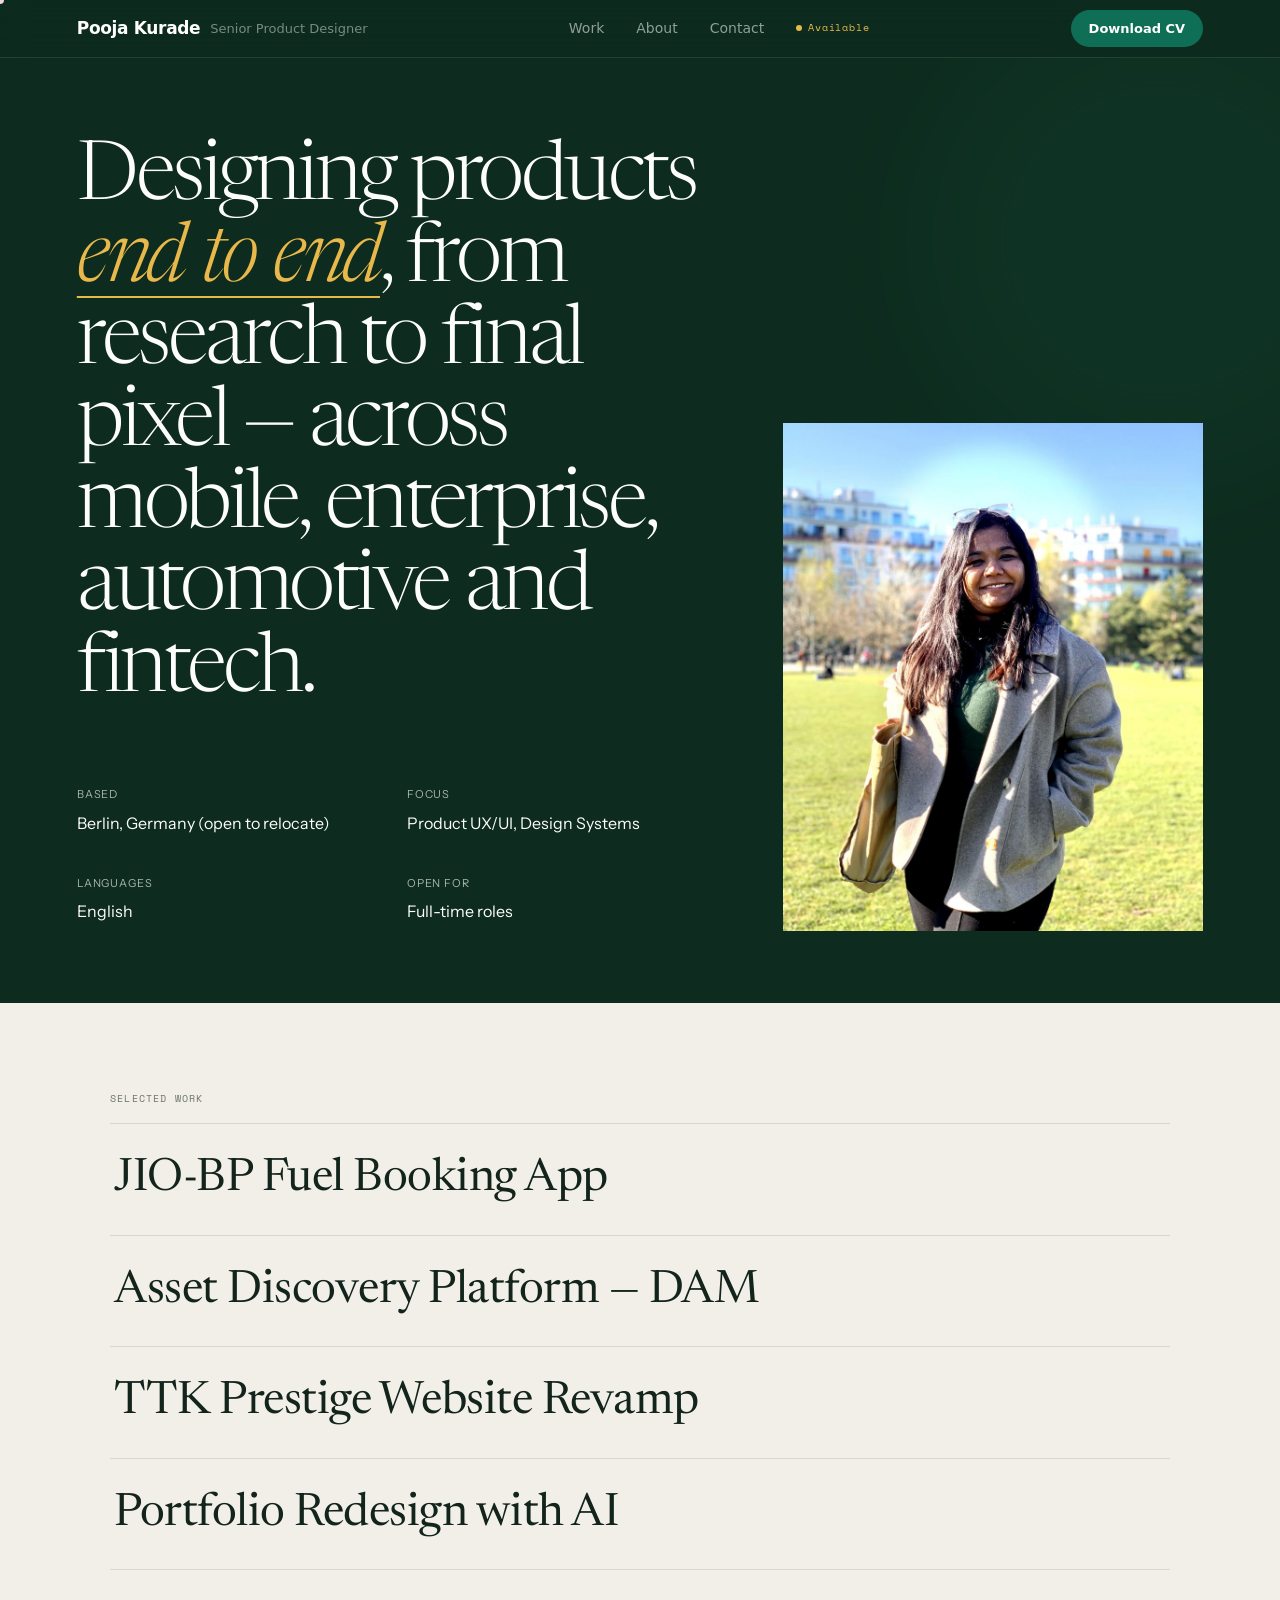
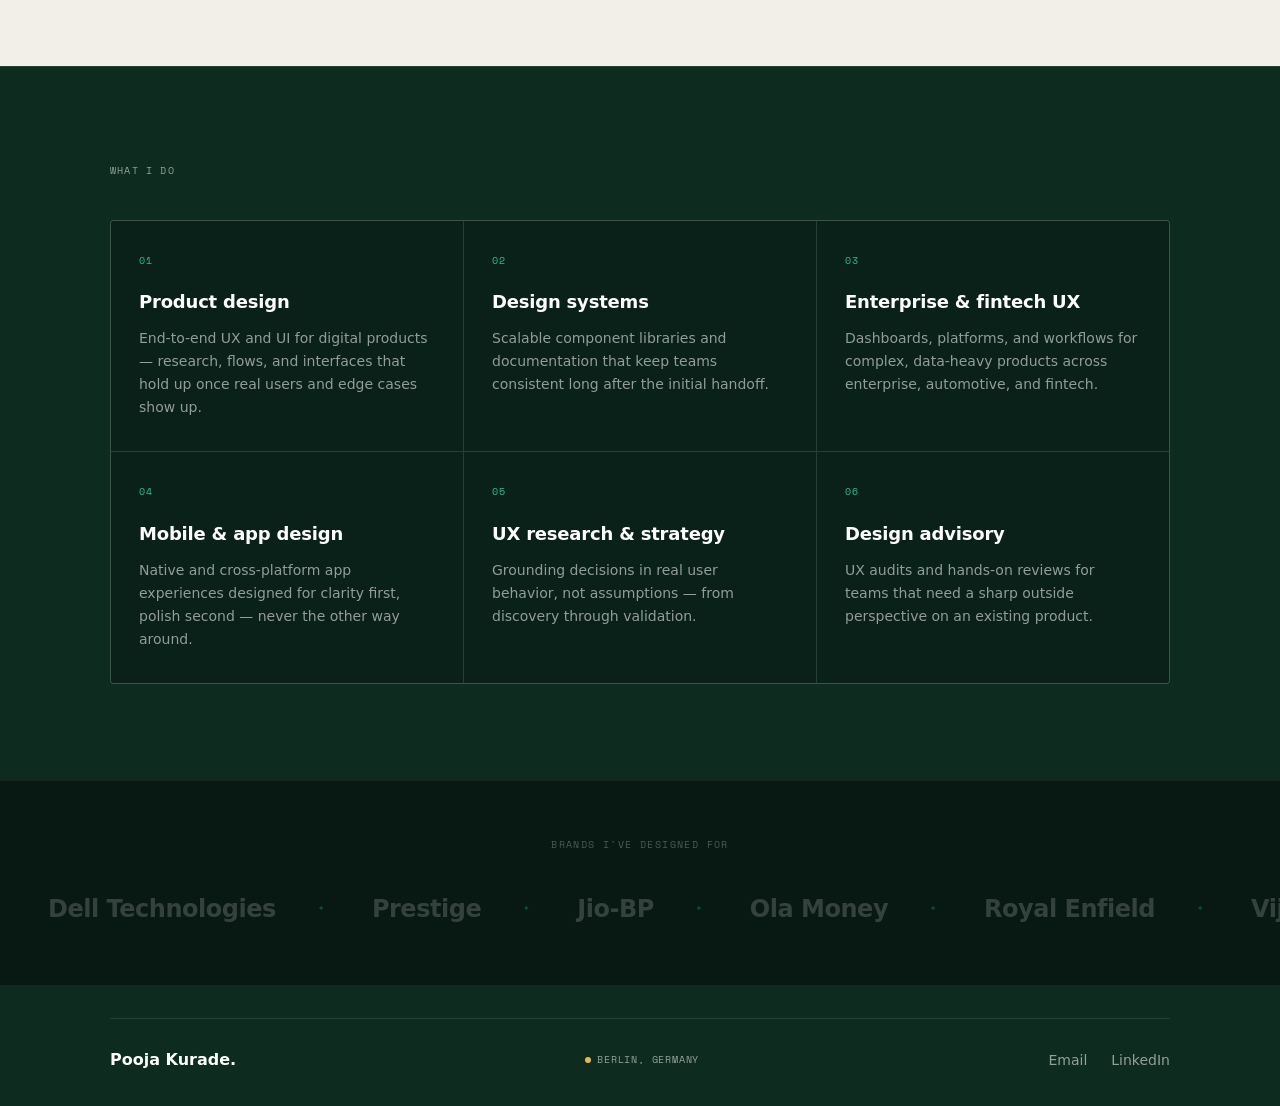
==== index.html @ 362f10af "Add favicon, fix nav color, overlay back link, compress images" ====
<!DOCTYPE html>
<html lang="en">
<head>
<meta charset="UTF-8">
<meta name="viewport" content="width=device-width, initial-scale=1.0">
<title>Pooja Kurade — Senior Product Designer, Berlin</title>
<meta name="description" content="Senior Product Designer based in Berlin with 8 years of experience across mobile, enterprise, automotive and fintech. Immediate joiner.">
<link rel="icon" type="image/png" sizes="32x32" href="images/favicon-32.png">
<link rel="icon" type="image/png" sizes="16x16" href="images/favicon-16.png">
<link rel="apple-touch-icon" sizes="180x180" href="images/favicon-180.png">
<link rel="icon" href="images/favicon.ico">
<link href="https://api.fontshare.com/v2/css?f[]=general-sans@400,500,600,700&display=swap" rel="stylesheet">
<link rel="preconnect" href="https://fonts.googleapis.com">
<link rel="preconnect" href="https://fonts.gstatic.com" crossorigin>
<link href="https://fonts.googleapis.com/css2?family=Space+Mono&display=swap" rel="stylesheet">
<link href="https://fonts.googleapis.com/css2?family=Fraunces:ital,opsz,wght@0,9..144,300;0,9..144,500;1,9..144,400&display=swap" rel="stylesheet">
<link href="https://fonts.googleapis.com/css2?family=Newsreader:ital,wght@0,300;1,300&family=Instrument+Sans:wght@400;500&display=swap" rel="stylesheet">
<style>

/* ── TOKENS ── */
:root {
  --dark:     #081812;
  --bg:       #0D2B1E;
  --bg-alt:   #0A2119;
  --bg-raise: #123528;
  --mid:      rgba(253,253,253,.56);
  --mid-dim:  rgba(253,253,253,.38);
  --light:    #0A2119;
  --cream:    #0D2B1E;
  --white:    #FDFDFD;
  --teal:     #2FBE8E;
  --teal-l:   rgba(47,190,142,.14);
  --yellow:   #E8B84B;
  --yellow-l: rgba(232,184,75,.14);
  --border:   rgba(255,255,255,.10);
  --paper:    #F2EFE8;
  --paper-alt:#EAE5D9;
  --ink:      #12241C;
  --ink-mid:  rgba(18,36,28,.6);
  --border-l: rgba(18,36,28,.12);
  --ff:  'Source Sans 3', 'Source Sans Pro', system-ui, sans-serif;
  --ff-m: 'Space Mono', monospace;
  --pad:  clamp(24px, 6vw, 96px);
  --max-w: 1060px;
  --ease: cubic-bezier(0.4,0,0.2,1);
}

/* ── RESET ── */
*,*::before,*::after { box-sizing: border-box; margin: 0; padding: 0 }
html { scroll-behavior: smooth }
body {
  font-family: var(--ff);
  font-size: 16px; line-height: 1.65;
  color: var(--mid); background: var(--bg);
  cursor: none; overflow-x: hidden;
}
a { color: inherit; text-decoration: none }
img { display: block; max-width: 100% }

/* ── CURSOR ── */
#cur {
  width: 8px; height: 8px; background: #fff;
  mix-blend-mode: difference;
  border-radius: 50%; position: fixed; top: 0; left: 0;
  pointer-events: none; z-index: 9999;
  transform: translate(-50%,-50%);
  transition: width .2s var(--ease), height .2s var(--ease);
  will-change: left, top;
}
#cur.big { width: 32px; height: 32px; background: transparent; border: 1.5px solid var(--teal) }
@media(hover:none) { #cur { display: none } body { cursor: auto } }

/* ── NAV ── */
#nav {
  position: fixed; top: 0; left: 0; right: 0; z-index: 200;
  height: 58px; display: flex; align-items: center; justify-content: space-between;
  padding: 0 var(--pad);
  background: rgba(13,43,30,.92);
  backdrop-filter: blur(14px); -webkit-backdrop-filter: blur(14px);
  border-bottom: 1px solid var(--border);
}
.nav-logo { font-size: 17px; font-weight: 700; color: #fff; letter-spacing: -.02em; display: flex; align-items: center; gap: 10px }
.nav-role { font-size: 13px; font-weight: 400; color: rgba(255,255,255,.45); letter-spacing: 0 }
@media (max-width: 640px) { .nav-role { display: none } }
.nav-links { display: flex; list-style: none; gap: 32px; align-items: center }
.nav-links a { font-size: 14px; font-weight: 500; color: rgba(255,255,255,.55); transition: color .2s }
.nav-links a:hover { color: #fff }
.nav-cv {
  display: inline-flex; align-items: center; gap: 6px;
  font-family: var(--ff); font-size: 13px; font-weight: 600;
  color: #fff; background: #0F6E56;
  padding: 8px 18px; border-radius: 999px;
  transition: background .2s, transform .15s;
  white-space: nowrap;
}
.nav-cv:hover { background: #0F6E56; transform: translateY(-1px) }
.nav-avail {
  font-family: var(--ff-m); font-size: 10px; letter-spacing: .08em;
  color: var(--yellow); display: flex; align-items: center; gap: 6px;
}
.nav-dot {
  width: 6px; height: 6px; border-radius: 50%; background: var(--yellow);
  display: inline-block; animation: pulse 2.5s ease infinite; flex-shrink: 0;
}
@keyframes pulse { 0%,100%{opacity:1} 50%{opacity:.3} }
.hamburger {
  display: none; flex-direction: column; gap: 5px;
  background: none; border: none; cursor: none; padding: 4px;
}
.hamburger span { display: block; width: 20px; height: 1.5px; background: rgba(255,255,255,.7); border-radius: 2px }
#mob {
  display: none; position: fixed; inset: 0; z-index: 190;
  background: var(--cream); flex-direction: column;
  align-items: center; justify-content: center; gap: 24px;
}
#mob.open { display: flex }
#mob a { font-size: 40px; font-weight: 700; color: var(--white); transition: color .2s }
#mob a:hover { color: var(--teal) }
.mob-x { position: absolute; top: 18px; right: var(--pad); font-size: 22px; background: none; border: none; cursor: none; color: var(--white) }

/* ── HERO ── */
.hero {
  padding: 140px var(--pad) 72px;
  position: relative; overflow: hidden;
  min-height: 92vh;
  display: flex; flex-direction: column; justify-content: center;
  background: #0D2B1E;
}
.hero-inner {
  max-width: none; margin: 0; position: relative; z-index: 1; width: 100%;
  display: flex; flex-direction: column;
}

.hero-loc {
  display: inline-flex; align-items: center; gap: 8px;
  font-family: var(--ff-m); font-size: 10px; letter-spacing: .12em;
  text-transform: uppercase; color: rgba(255,255,255,.55);
  background: rgba(255,255,255,.08); border: 1px solid rgba(255,255,255,.14);
  padding: 6px 14px; border-radius: 999px; margin-bottom: 20px;
  opacity: 0; animation: up .45s var(--ease) .1s forwards;
}
.hero-headline {
  font-size: clamp(50px, 8.5vw, 112px);
  font-weight: 700; line-height: .96;
  letter-spacing: -3px; color: #ffffff;
  margin-bottom: 0;
  opacity: 0; animation: up .7s var(--ease) .2s forwards;
}
.hero-headline .it { font-style: italic; color: var(--teal) }
.hero-headline-plain {
  font-family: 'Newsreader', serif;
  font-size: clamp(30px, 6.4vw, 86px);
  font-weight: 300; line-height: 1;
  letter-spacing: -.04em; color: #fdfdfd;
  max-width: 22ch;
}
@media (min-width: 768px) {
  .hero-headline-plain { max-width: 100% }
}
.hero-lead { display: inline; font-weight: 300 }
.hero-desc {
  display: inline;
  font-family: 'Newsreader', serif;
  font-weight: 300; color: #fdfdfd;
}
.hero-hl {
  font-style: italic; font-weight: 300;
  white-space: nowrap;
  color: var(--yellow);
  text-decoration: underline;
  text-decoration-color: var(--yellow);
  text-underline-offset: .18em;
  text-decoration-thickness: 1.5px;
  padding-right: .12em; margin-right: -.12em;
}
.hero-chip {
  display: inline-flex; align-items: center;
  background: var(--yellow); color: var(--dark);
  padding: 4px 20px 8px; border-radius: 12px;
  font-style: normal; transform: rotate(-1.8deg);
  vertical-align: middle; line-height: 1; font-weight: 600;
}
.hero-foot {
  margin-top: 48px;
  display: flex; align-items: flex-end; justify-content: space-between;
  flex-wrap: wrap; gap: 24px;
  opacity: 0; animation: up .55s var(--ease) .45s forwards;
}
.hero-sub {
  font-size: clamp(15px, 1.5vw, 18px); color: rgba(255,255,255,.55);
  max-width: 400px; line-height: 1.8; font-weight: 400;
}
.hero-tags { display: flex; gap: 8px; flex-wrap: wrap; align-items: center }
.htag {
  font-family: var(--ff-m); font-size: 10px; letter-spacing: .06em;
  padding: 5px 12px; border-radius: 999px;
  border: 1px solid rgba(255,255,255,.15); color: rgba(255,255,255,.6);
  background: rgba(255,255,255,.07);
}
.htag.hi {
  background: rgba(29,158,117,.2); border-color: rgba(29,158,117,.5);
  color: #6EDBB8;
}

/* ── HERO v2 (Prague-reference clone) ── */
.hero-top {
  display: flex; align-items: center; justify-content: space-between;
  gap: 16px; flex-wrap: wrap;
  font-family: var(--ff-m); font-size: 12px; letter-spacing: .04em;
  color: rgba(255,255,255,.55);
  opacity: 0; animation: up .45s var(--ease) .1s forwards;
}
.hero-top a {
  color: rgba(255,255,255,.75); transition: color .2s;
  border-bottom: 1px solid rgba(255,255,255,.25); padding-bottom: 2px;
}
.hero-top a:hover { color: var(--teal); border-color: var(--teal) }

.hero-grid {
  display: flex; flex-direction: row; align-items: flex-end; gap: 64px;
}
.hero-grid-text { min-width: 0; flex: 1; padding-bottom: 8px }
.hero-photo {
  flex-shrink: 0; align-self: flex-end;
  width: 420px;
  aspect-ratio: 619 / 748;
  border-radius: 0;
  overflow: hidden; background: var(--teal);
  opacity: 0; animation: up .55s var(--ease) .35s forwards;
}
.hero-photo img { width: 100%; height: 100%; object-fit: cover; object-position: center 12%; display: block }
@media (max-width: 900px) {
  .hero-grid { flex-direction: column; gap: 40px }
  .hero-photo { order: -1; width: 60%; max-width: 300px; margin: 0 auto; align-self: center }
}
.hero-meta {
  display: grid; grid-template-columns: repeat(2, minmax(180px, 270px));
  gap: 40px 60px; margin-top: 72px;
  opacity: 0; animation: up .55s var(--ease) .35s forwards;
}
@media (max-width: 560px) {
  .hero-meta { grid-template-columns: 1fr 1fr; gap: 24px 32px }
}
.hero-meta-item { font-family: 'Instrument Sans', var(--ff), sans-serif }
.hero-meta-item dt {
  font-size: 11px; letter-spacing: .08em; text-transform: uppercase;
  color: rgba(255,255,255,.65); margin-bottom: 8px; font-weight: 400;
}
.hero-meta-item dd {
  font-size: 16px; font-weight: 400; color: #fdfdfd; line-height: 1.4;
  transition: color .2s var(--ease);
}

/* Rotating badge */
.badge-wrap {
  position: absolute; top: 0; right: 0;
  width: 160px; height: 160px;
  opacity: 0; animation: up .5s var(--ease) .65s forwards;
}
.badge-svg { animation: spin 16s linear infinite }
.badge-center { position: absolute; inset: 0; display: flex; align-items: center; justify-content: center }
.badge-star { font-size: 24px; color: var(--yellow); animation: spin 16s linear infinite reverse }
@keyframes spin { to { transform: rotate(360deg) } }
@keyframes up { from{opacity:0;transform:translateY(16px)} to{opacity:1;transform:translateY(0)} }

/* Ambient background */
.floats { position: absolute; inset: 0; pointer-events: none; overflow: hidden; z-index: 0 }
.fl { position: absolute; border-radius: 50%; filter: blur(70px); opacity: .05 }
.fl1 { width: 480px; height: 480px; background: var(--teal); top: 0; right: -120px }
.fl2, .fl3 { display: none }

/* ── MARQUEE — true full width ── */
.marquee-belt {
  width: 100%;
  overflow: hidden;
  border-top: 1px solid var(--border);
  border-bottom: 1px solid var(--border);
  padding: 14px 0;
  background: var(--light);
}
.marquee-track {
  display: flex; width: max-content;
  animation: mq 28s linear infinite;
}
.marquee-track:hover { animation-play-state: paused }
.marquee-track span {
  font-family: var(--ff-m); font-size: 11px; letter-spacing: .1em;
  text-transform: uppercase; color: var(--mid);
  white-space: nowrap; padding: 0 28px;
}
.marquee-track .dot { color: var(--teal); padding: 0 8px; letter-spacing: 0 }
@keyframes mq { from{transform:translateX(0)} to{transform:translateX(-50%)} }

/* ── WORK LIST ── */
#work { background: var(--paper); padding: 88px var(--pad) 96px }
.container { max-width: var(--max-w); margin: 0 auto }

.work-label {
  font-family: var(--ff-m); font-size: 10px; letter-spacing: .12em;
  text-transform: uppercase; color: var(--ink-mid); padding: 0 0 8px;
}

.proj-list { list-style: none; padding-top: 8px }
.proj-item {
  border-top: 1px solid var(--border-l);
  position: relative; overflow: hidden;
}
.proj-item:last-child { border-bottom: 1px solid var(--border-l) }

.proj-link {
  position: relative; z-index: 1;
  display: flex; align-items: baseline; justify-content: space-between; gap: 24px;
  padding: 30px 4px;
  cursor: none; transition: padding .3s var(--ease);
}
.proj-item:hover .proj-link { padding-left: 14px }

.proj-title {
  font-family: 'Newsreader', serif;
  font-size: clamp(26px, 4vw, 46px); font-weight: 400;
  color: var(--ink); letter-spacing: -.5px; line-height: 1.1;
  transition: color .3s var(--ease);
}
.proj-item:hover .proj-title { color: #0F6E56 }

.proj-meta {
  display: flex; align-items: center; gap: 10px; flex-shrink: 0;
  font-family: var(--ff-m); font-size: 11px; letter-spacing: .04em; color: var(--ink-mid);
  opacity: 0; transform: translateX(-8px);
  transition: opacity .3s var(--ease), transform .3s var(--ease);
}
.proj-item:hover .proj-meta { opacity: 1; transform: translateX(0) }
.proj-meta-sep { opacity: .35 }
.proj-year { opacity: .6 }

.proj-arrow {
  font-size: 20px; color: #0F6E56; flex-shrink: 0;
  transform: translateX(-6px); opacity: 0;
  transition: transform .3s var(--ease), opacity .25s;
}
.proj-item:hover .proj-arrow { transform: translateX(0); opacity: 1 }

@media (max-width: 640px) {
  .proj-link { flex-wrap: wrap; gap: 8px 16px }
  .proj-meta { opacity: 1; transform: none; order: 3; width: 100% }
}

/* ── WHAT I DO ── */
#services {
  background: var(--bg);
  padding: 96px var(--pad);
  border-top: 1px solid var(--border);
}
.services-inner { max-width: var(--max-w); margin: 0 auto }
.services-label {
  font-family: var(--ff-m); font-size: 10px; letter-spacing: .12em;
  text-transform: uppercase; color: var(--mid); margin-bottom: 40px;
}
.services-grid {
  display: grid; grid-template-columns: repeat(3, 1fr);
  gap: 1px; background: var(--border);
  border: 1px solid var(--border); border-radius: 4px; overflow: hidden;
}
@media (max-width: 860px) { .services-grid { grid-template-columns: repeat(2, 1fr) } }
@media (max-width: 560px) { .services-grid { grid-template-columns: 1fr } }
.service-card {
  background: var(--bg-alt); padding: 32px 28px;
}
.service-num {
  font-family: var(--ff-m); font-size: 10px; color: var(--teal);
  letter-spacing: .06em; margin-bottom: 18px; display: block;
}
.service-title {
  font-size: 18px; font-weight: 600; color: var(--white);
  letter-spacing: -.2px; margin-bottom: 10px;
}
.service-desc {
  font-size: 14px; line-height: 1.65; color: var(--mid);
}

/* ── PROFILE ── */
#profile {
  background: var(--bg-alt);
  border-top: 1px solid var(--border);
  border-bottom: 1px solid var(--border);
  overflow: hidden;
}
.profile-grid {
  max-width: calc(var(--max-w) + var(--pad)*2);
  margin: 0 auto;
  display: grid; grid-template-columns: 400px 1fr;
  min-height: 580px;
}

/* Photo column — full bleed */
.profile-photo-col {
  position: relative; overflow: hidden;
  background: var(--teal);
}
.profile-photo-col > img {
  width: 100%; height: 100%;
  object-fit: cover; object-position: center 12%;
  display: block;
}


/* Content column */
.profile-content {
  padding: clamp(40px, 5vw, 72px) clamp(32px, 5vw, 72px);
  display: flex; flex-direction: column; justify-content: center;
  background: var(--bg-alt);
}
.profile-tag {
  font-family: var(--ff-m); font-size: 10px; letter-spacing: .12em;
  text-transform: uppercase; color: var(--teal); margin-bottom: 18px; display: block;
}
.profile-name {
  font-size: clamp(36px, 4.5vw, 56px); font-weight: 700;
  color: var(--white); letter-spacing: -1.5px; line-height: 1.02;
  margin-bottom: 6px;
}
.profile-role {
  font-size: 15px; color: var(--teal); font-weight: 500;
  margin-bottom: 28px; display: flex; align-items: center; gap: 10px;
}
.profile-role::after {
  content: ''; flex: 1; max-width: 60px;
  height: 1px; background: var(--teal); opacity: .35;
}
.profile-bio {
  font-size: 16px; color: var(--mid); line-height: 1.8;
  margin-bottom: 12px; max-width: 440px;
}
.profile-stats {
  display: flex; gap: 32px; margin: 28px 0 28px;
  flex-wrap: wrap;
}
.stat-n { font-size: 40px; font-weight: 700; color: var(--teal); line-height: 1; letter-spacing: -1.5px }
.stat-n em { color: var(--teal); font-style: normal }
.stat-l { font-size: 12px; color: var(--mid); margin-top: 3px }
.profile-skills { display: flex; flex-wrap: wrap; gap: 7px; margin-bottom: 28px }
.sk {
  font-family: var(--ff-m); font-size: 10px; letter-spacing: .04em;
  padding: 5px 14px; border-radius: 999px;
  background: var(--bg-raise); border: 1px solid var(--border); color: var(--mid);
}
.profile-cta {
  display: inline-flex; align-items: center; gap: 8px;
  font-size: 14px; font-weight: 600; color: var(--dark);
  background: var(--teal); padding: 12px 28px; border-radius: 999px;
  transition: background .2s, transform .2s; cursor: none; width: fit-content;
}
.profile-cta:hover { background: var(--teal); transform: translateY(-2px) }


/* ── BRANDS MARQUEE ── */
#brands {
  padding: 56px 0;
  background: var(--dark);
  overflow: hidden;
  border-top: 1px solid rgba(255,255,255,.06);
  border-bottom: 1px solid rgba(255,255,255,.06);
}
.brands-label {
  text-align: center;
  font-family: var(--ff-m); font-size: 10px; letter-spacing: .14em;
  text-transform: uppercase; color: rgba(255,255,255,.28);
  margin-bottom: 36px;
}
.brands-track-wrap { overflow: hidden; width: 100% }
.brands-track {
  display: flex; align-items: center;
  width: max-content;
  animation: brandScroll 30s linear infinite;
  gap: 0;
}
.brands-track:hover { animation-play-state: paused }
@keyframes brandScroll {
  from { transform: translateX(0) }
  to   { transform: translateX(-50%) }
}
.brand-item {
  display: inline-flex; align-items: center;
  padding: 0 48px;
  font-family: var(--ff); font-weight: 600;
  font-size: clamp(18px, 2vw, 24px);
  color: rgba(255,255,255,.18);
  letter-spacing: -.02em; white-space: nowrap;
  transition: color .3s;
  position: relative;
}
.brand-item::after {
  content: '✦';
  position: absolute; right: 0;
  font-size: 8px; color: rgba(29,158,117,.4);
  top: 50%; transform: translateY(-50%);
}

/* ── FOOTER ── */
footer { padding: 32px var(--pad) }
.ft {
  max-width: var(--max-w); margin: 0 auto;
  display: flex; align-items: center; justify-content: space-between;
  flex-wrap: wrap; gap: 14px;
  border-top: 1px solid var(--border); padding-top: 28px;
}
.ft-logo { font-size: 16px; font-weight: 700; color: var(--white) }
.ft-loc {
  font-family: var(--ff-m); font-size: 10px; letter-spacing: .08em;
  text-transform: uppercase; color: var(--mid);
  display: flex; align-items: center; gap: 6px;
}
.ft-links { display: flex; gap: 24px }
.ft-links a { font-size: 14px; font-weight: 500; color: var(--mid); transition: color .2s }
.ft-links a:hover { color: var(--teal) }

/* ── REVEAL ── */
.rv { opacity: 0; transform: translateY(18px); transition: opacity .5s var(--ease), transform .5s var(--ease) }
.rv.in { opacity: 1; transform: translateY(0) }
.d1{transition-delay:.05s}.d2{transition-delay:.1s}.d3{transition-delay:.15s}
.d4{transition-delay:.2s}.d5{transition-delay:.25s}

/* ── RESPONSIVE ── */
@media(max-width: 900px) {
  .profile-grid { grid-template-columns: 1fr }
  .profile-photo-col { min-height: 420px }
  .profile-stats { gap: 24px }
}
@media(max-width: 820px) {
  .nav-links { display: none }
  .nav-cv { display: none }
  .hamburger { display: flex }
  .badge-wrap { display: none }
  .hero { min-height: auto; padding-bottom: 0 }
}
@media(max-width: 480px) {
  .hero-headline { letter-spacing: -1.5px }
  .hero-foot { flex-direction: column; align-items: flex-start }
  .stat-n { font-size: 36px }
}
</style>
</head>
<body>

<div id="cur"></div>

<!-- MOBILE OVERLAY -->
<div id="mob">
  <button class="mob-x" id="mobX">✕</button>
  <a href="#work"    onclick="cM()">Work</a>
  <a href="about.html">About</a>
  <a href="mailto:pooja.kurade@gmail.com" onclick="cM()">Contact</a>
</div>

<!-- NAV -->
<nav id="nav">
  <a href="index.html" class="nav-logo">Pooja Kurade <span class="nav-role">Senior Product Designer</span></a>
  <ul class="nav-links">
    <li><a href="#work">Work</a></li>
    <li><a href="about.html">About</a></li>
    <li><a href="mailto:pooja.kurade@gmail.com">Contact</a></li>
    <li><span class="nav-avail"><span class="nav-dot"></span>Available</span></li>
  </ul>
  <a href="pooja_kurade_resume.pdf" download class="nav-cv">Download CV</a>
  <button class="hamburger" id="ham" aria-label="Menu"><span></span><span></span></button>
</nav>

<!-- HERO -->
<section class="hero" id="home">
  <div class="floats" aria-hidden="true">
    <div class="fl fl1"></div><div class="fl fl2"></div><div class="fl fl3"></div>
  </div>
  <div class="hero-inner">

    <div class="hero-grid">
      <div class="hero-grid-text">
        <!-- Headline -->
        <h1 class="hero-headline hero-headline-plain">
          Designing products <span class="hero-hl">end to end</span>, from research to final pixel — across mobile, enterprise, automotive and fintech.
        </h1>

        <!-- Meta list -->
        <dl class="hero-meta">
          <div class="hero-meta-item">
            <dt>Based</dt>
            <dd>Berlin, Germany (open to relocate)</dd>
          </div>
          <div class="hero-meta-item">
            <dt>Focus</dt>
            <dd>Product UX/UI, Design Systems</dd>
          </div>
          <div class="hero-meta-item">
            <dt>Languages</dt>
            <dd>English</dd>
          </div>
          <div class="hero-meta-item">
            <dt>Open for</dt>
            <dd>Full-time roles</dd>
          </div>
        </dl>
      </div>

      <!-- Photo (placeholder — swap with your headshot) -->
      <div class="hero-photo">
        <img src="images/pooja-photo-edited.jpg" alt="Pooja Kurade">
      </div>
    </div>
  </div>
</section>

<!-- WORK -->
<section id="work">
  <div class="container">
    <div class="work-label rv">Selected work</div>
    <ul class="proj-list">

      <!-- 01 JIO-BP -->
      <li class="proj-item rv d1">
        <a href="pooja_kurade_casestudy_jiobp.html" class="proj-link">
          <div class="proj-title">JIO-BP Fuel Booking App</div>
          <div class="proj-meta">
            <span>Product Design</span><span class="proj-meta-sep">·</span>
            <span>Mobile</span><span class="proj-meta-sep">·</span>
            <span class="proj-year">2023</span>
          </div>
          <span class="proj-arrow">→</span>
        </a>
      </li>

      <!-- 02 DAM -->
      <li class="proj-item rv d2">
        <a href="pooja_kurade_casestudy_dam.html" class="proj-link">
          <div class="proj-title">Asset Discovery Platform — DAM</div>
          <div class="proj-meta">
            <span>UX Research</span><span class="proj-meta-sep">·</span>
            <span>B2B Enterprise</span><span class="proj-meta-sep">·</span>
            <span class="proj-year">2023</span>
          </div>
          <span class="proj-arrow">→</span>
        </a>
      </li>

      <!-- 03 TTK -->
      <li class="proj-item rv d3">
        <a href="pooja_kurade_casestudy_ttkprestige.html" class="proj-link">
          <div class="proj-title">TTK Prestige Website Revamp</div>
          <div class="proj-meta">
            <span>UI/UX Design</span><span class="proj-meta-sep">·</span>
            <span>E-commerce</span><span class="proj-meta-sep">·</span>
            <span class="proj-year">2023</span>
          </div>
          <span class="proj-arrow">→</span>
        </a>
      </li>

      <!-- 04 AI Portfolio -->
      <li class="proj-item rv d4">
        <a href="#" class="proj-link">
          <div class="proj-title">Portfolio Redesign with AI</div>
          <div class="proj-meta">
            <span>Process</span><span class="proj-meta-sep">·</span>
            <span>AI-assisted</span><span class="proj-meta-sep">·</span>
            <span class="proj-year">2024</span>
          </div>
          <span class="proj-arrow">→</span>
        </a>
      </li>

    </ul>
  </div>
</section>

<!-- WHAT I DO -->
<section id="services">
  <div class="services-inner">
    <div class="services-label rv">What I do</div>
    <div class="services-grid rv">
      <div class="service-card">
        <span class="service-num">01</span>
        <div class="service-title">Product design</div>
        <div class="service-desc">End-to-end UX and UI for digital products — research, flows, and interfaces that hold up once real users and edge cases show up.</div>
      </div>
      <div class="service-card">
        <span class="service-num">02</span>
        <div class="service-title">Design systems</div>
        <div class="service-desc">Scalable component libraries and documentation that keep teams consistent long after the initial handoff.</div>
      </div>
      <div class="service-card">
        <span class="service-num">03</span>
        <div class="service-title">Enterprise &amp; fintech UX</div>
        <div class="service-desc">Dashboards, platforms, and workflows for complex, data-heavy products across enterprise, automotive, and fintech.</div>
      </div>
      <div class="service-card">
        <span class="service-num">04</span>
        <div class="service-title">Mobile &amp; app design</div>
        <div class="service-desc">Native and cross-platform app experiences designed for clarity first, polish second — never the other way around.</div>
      </div>
      <div class="service-card">
        <span class="service-num">05</span>
        <div class="service-title">UX research &amp; strategy</div>
        <div class="service-desc">Grounding decisions in real user behavior, not assumptions — from discovery through validation.</div>
      </div>
      <div class="service-card">
        <span class="service-num">06</span>
        <div class="service-title">Design advisory</div>
        <div class="service-desc">UX audits and hands-on reviews for teams that need a sharp outside perspective on an existing product.</div>
      </div>
    </div>
  </div>
</section>

<!-- BRANDS -->
<section id="brands">
  <div class="brands-label">Brands I've designed for</div>
  <div class="brands-track-wrap">
    <div class="brands-track">
      <span class="brand-item">Dell Technologies</span>
      <span class="brand-item">Prestige</span>
      <span class="brand-item">Jio-BP</span>
      <span class="brand-item">Ola Money</span>
      <span class="brand-item">Royal Enfield</span>
      <span class="brand-item">Vijay Sales</span>
      <span class="brand-item">AM/NS India</span>
      <span class="brand-item">Embassy REIT</span>
      <span class="brand-item">GITAM</span>
      <span class="brand-item">KIMS Health</span>
      <!-- duplicate for seamless loop -->
      <span class="brand-item">Dell Technologies</span>
      <span class="brand-item">Prestige</span>
      <span class="brand-item">Jio-BP</span>
      <span class="brand-item">Ola Money</span>
      <span class="brand-item">Royal Enfield</span>
      <span class="brand-item">Vijay Sales</span>
      <span class="brand-item">AM/NS India</span>
      <span class="brand-item">Embassy REIT</span>
      <span class="brand-item">GITAM</span>
      <span class="brand-item">KIMS Health</span>
    </div>
  </div>
</section>

<!-- FOOTER -->
<footer>
  <div class="ft">
    <span class="ft-logo">Pooja Kurade.</span>
    <span class="ft-loc"><span class="nav-dot"></span>Berlin, Germany</span>
    <div class="ft-links">
      <a href="mailto:pooja.kurade@gmail.com">Email</a>
      <a href="https://linkedin.com/in/pooja-kurade" target="_blank">LinkedIn</a>
    </div>
  </div>
</footer>

<script>
// Cursor
const cur = document.getElementById('cur');
let cx = 0, cy = 0, tx = 0, ty = 0;
document.addEventListener('mousemove', e => { tx = e.clientX; ty = e.clientY });
document.querySelectorAll('a, button, .proj-item').forEach(el => {
  el.addEventListener('mouseenter', () => cur.classList.add('big'));
  el.addEventListener('mouseleave', () => cur.classList.remove('big'));
});
(function loop() {
  cx += (tx - cx) * .14; cy += (ty - cy) * .14;
  cur.style.left = cx + 'px'; cur.style.top = cy + 'px';
  requestAnimationFrame(loop);
})();

// Mobile nav
const ham = document.getElementById('ham'), mob = document.getElementById('mob'), mobX = document.getElementById('mobX');
function oM() { mob.classList.add('open') }
function cM() { mob.classList.remove('open') }
ham.addEventListener('click', oM); mobX.addEventListener('click', cM);

// Scroll reveal
const obs = new IntersectionObserver(entries => {
  entries.forEach(e => { if (e.isIntersecting) { e.target.classList.add('in'); obs.unobserve(e.target) } });
}, { threshold: 0.06 });
document.querySelectorAll('.rv').forEach(el => obs.observe(el));
</script>
</body>
</html>
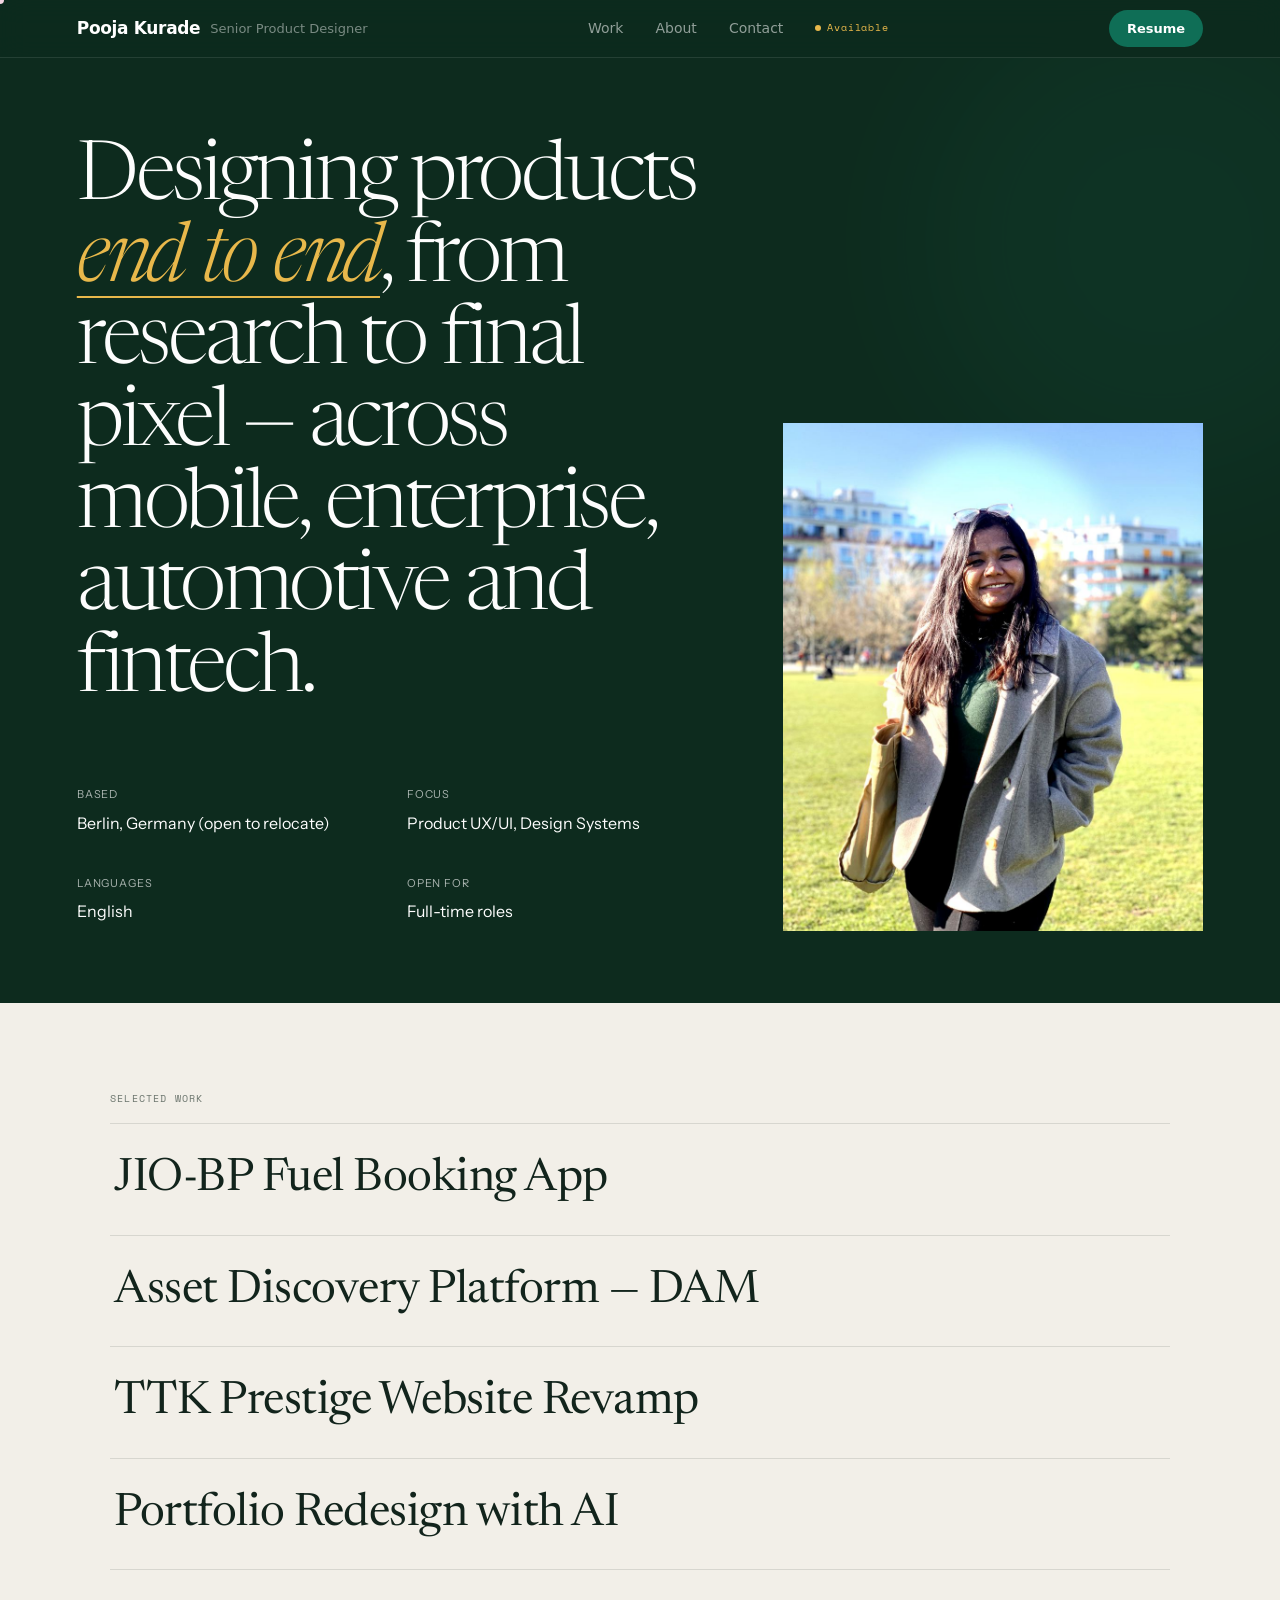
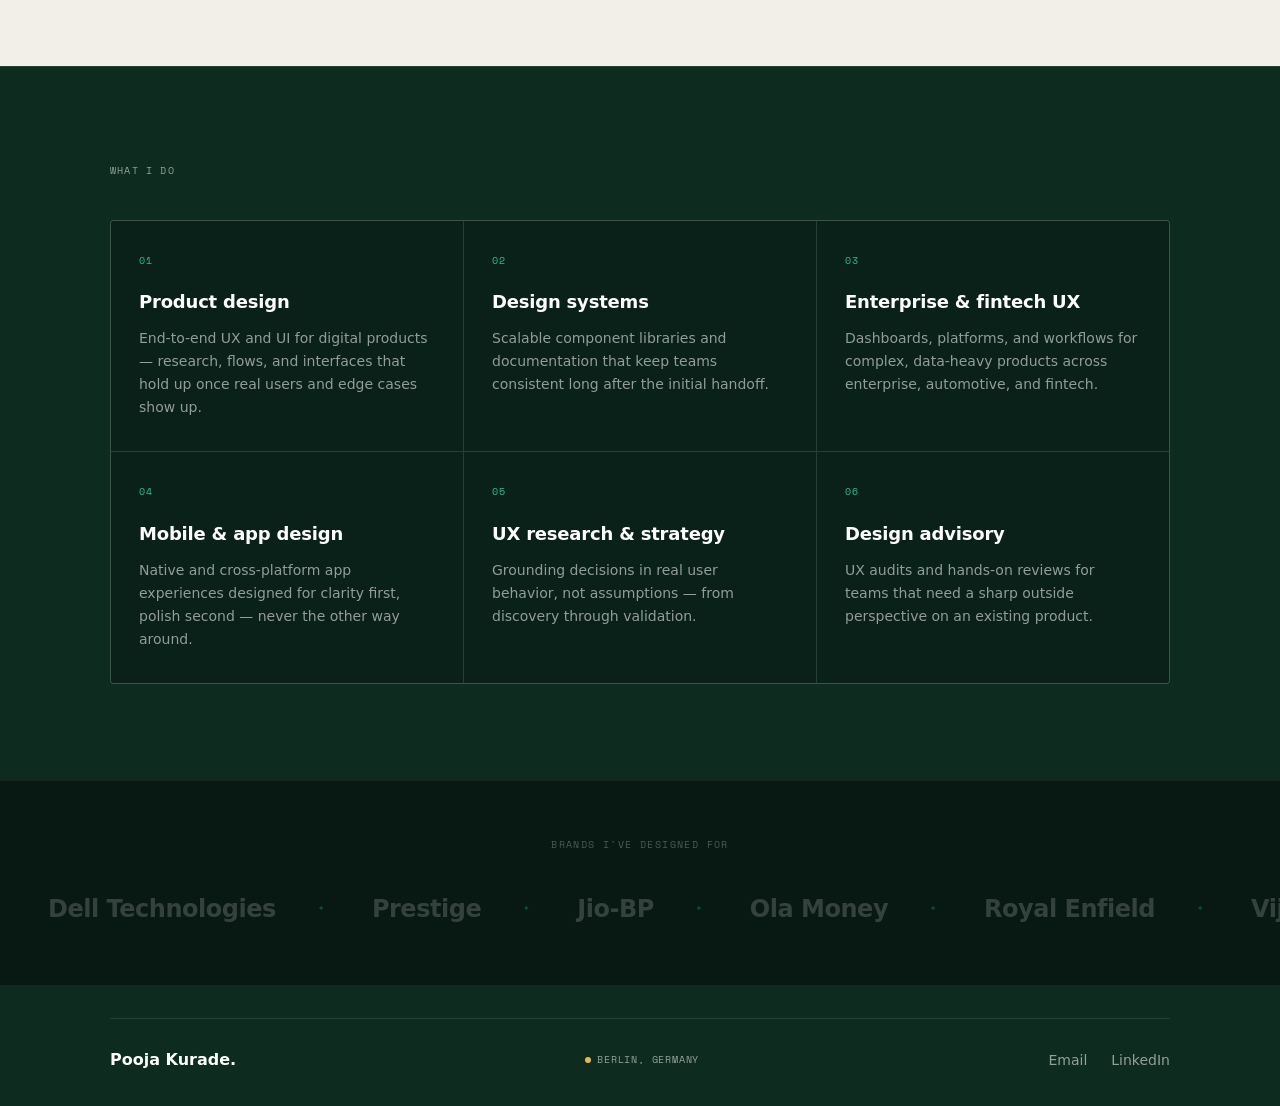
==== commit ea162f6c: "Rebuild About page as narrative layout, rename CV to Resume site-wide" ====
--- a/index.html
+++ b/index.html
@@ -67,7 +67,7 @@
   transition: width .2s var(--ease), height .2s var(--ease);
   will-change: left, top;
 }
-#cur.big { width: 32px; height: 32px; background: transparent; border: 1.5px solid var(--teal) }
+#cur.big { width: 32px; height: 32px; background: transparent; border: 1.5px solid var(--teal); mix-blend-mode: normal }
 @media(hover:none) { #cur { display: none } body { cursor: auto } }
 
 /* ── NAV ── */
@@ -561,7 +561,7 @@
     <li><a href="mailto:pooja.kurade@gmail.com">Contact</a></li>
     <li><span class="nav-avail"><span class="nav-dot"></span>Available</span></li>
   </ul>
-  <a href="pooja_kurade_resume.pdf" download class="nav-cv">Download CV</a>
+  <a href="pooja_kurade_resume.pdf" download class="nav-cv">Resume</a>
   <button class="hamburger" id="ham" aria-label="Menu"><span></span><span></span></button>
 </nav>
 
@@ -621,7 +621,7 @@
           <div class="proj-meta">
             <span>Product Design</span><span class="proj-meta-sep">·</span>
             <span>Mobile</span><span class="proj-meta-sep">·</span>
-            <span class="proj-year">2023</span>
+            <span class="proj-year">2024</span>
           </div>
           <span class="proj-arrow">→</span>
         </a>
@@ -634,7 +634,7 @@
           <div class="proj-meta">
             <span>UX Research</span><span class="proj-meta-sep">·</span>
             <span>B2B Enterprise</span><span class="proj-meta-sep">·</span>
-            <span class="proj-year">2023</span>
+            <span class="proj-year">2025</span>
           </div>
           <span class="proj-arrow">→</span>
         </a>
@@ -647,7 +647,7 @@
           <div class="proj-meta">
             <span>UI/UX Design</span><span class="proj-meta-sep">·</span>
             <span>E-commerce</span><span class="proj-meta-sep">·</span>
-            <span class="proj-year">2023</span>
+            <span class="proj-year">2024</span>
           </div>
           <span class="proj-arrow">→</span>
         </a>
@@ -660,7 +660,7 @@
           <div class="proj-meta">
             <span>Process</span><span class="proj-meta-sep">·</span>
             <span>AI-assisted</span><span class="proj-meta-sep">·</span>
-            <span class="proj-year">2024</span>
+            <span class="proj-year">2026</span>
           </div>
           <span class="proj-arrow">→</span>
         </a>
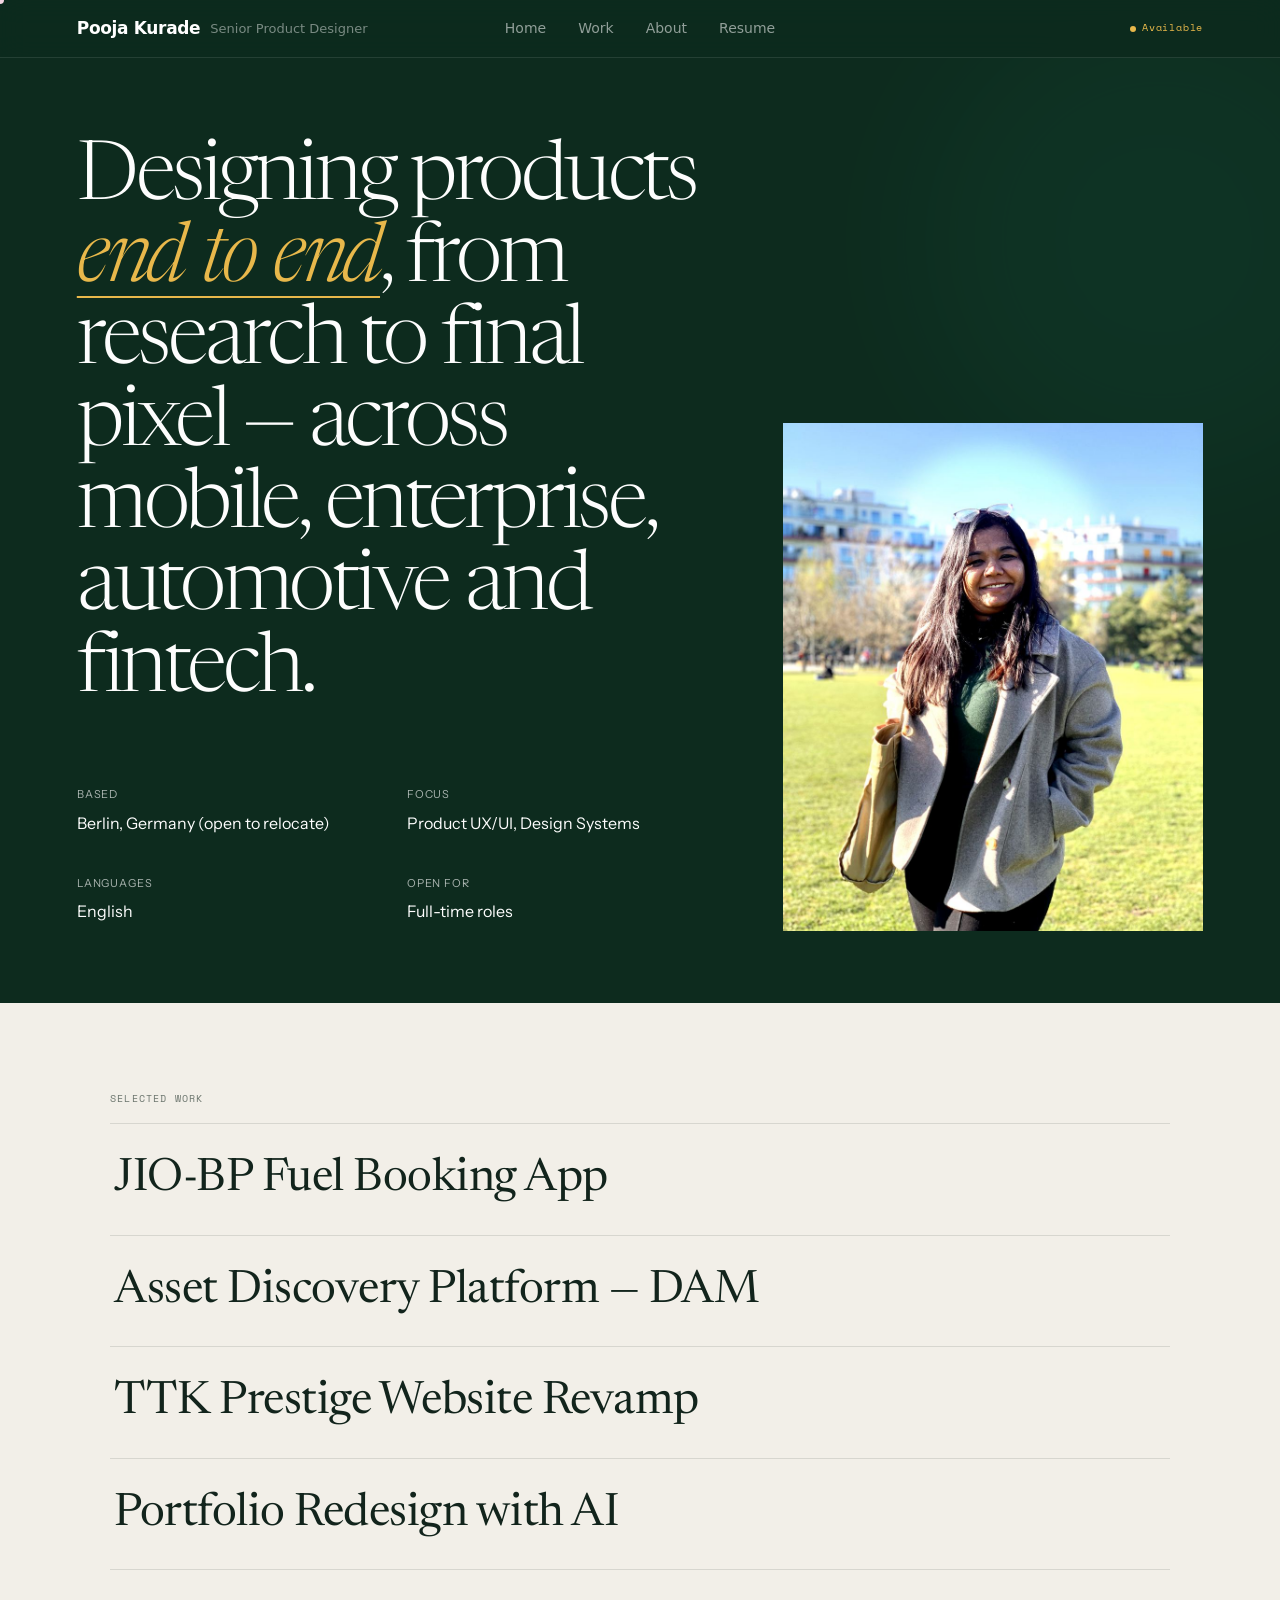
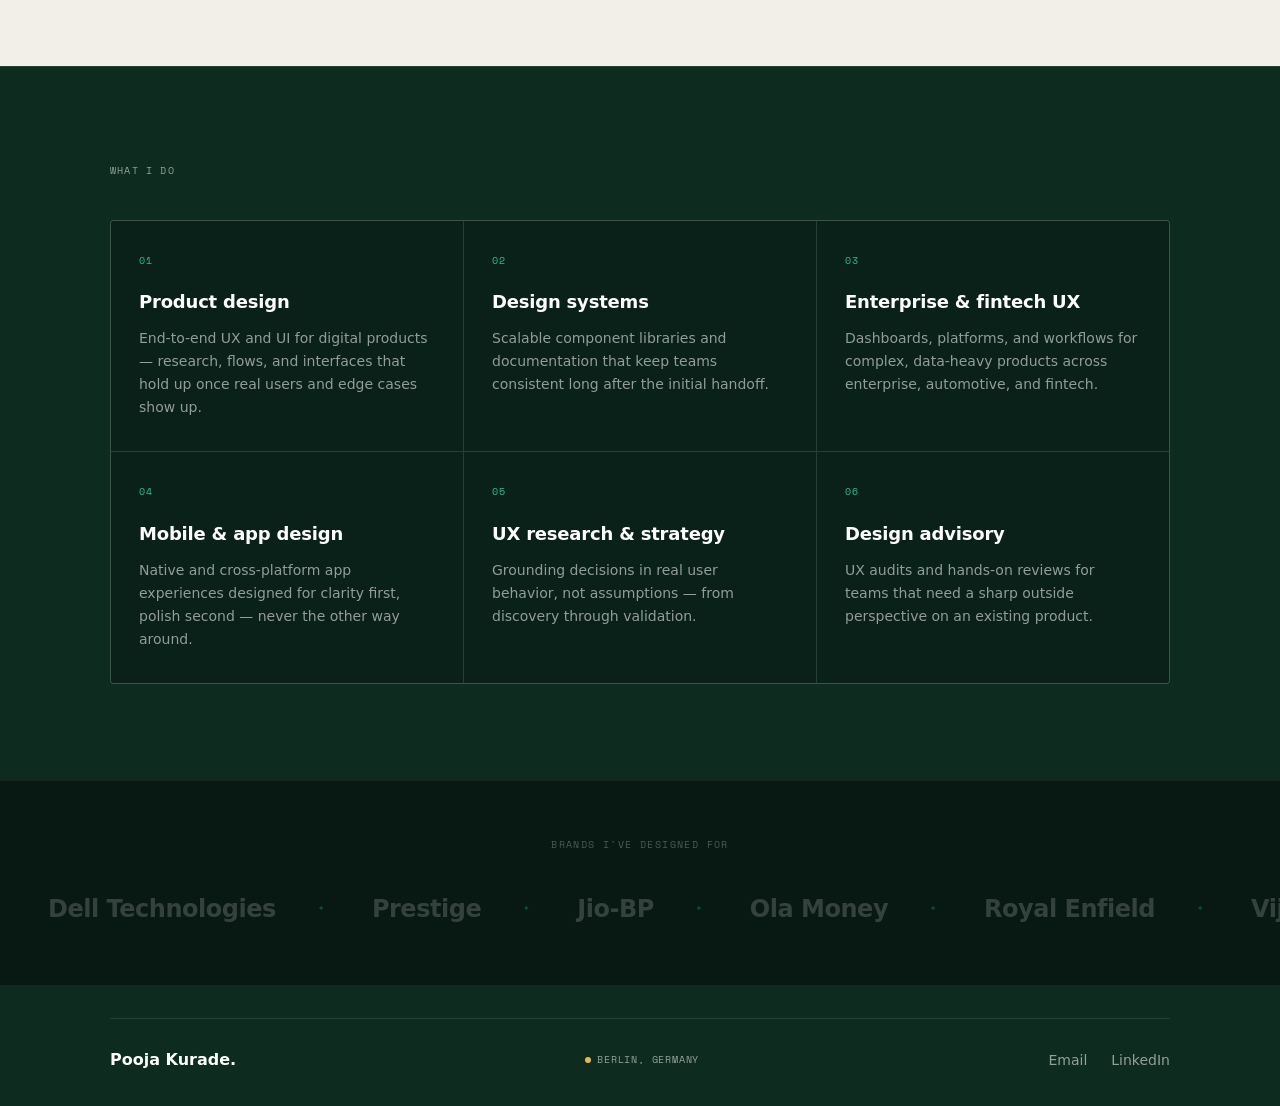
==== commit 95c8a65d: "Unify header/footer/colors across all pages, fix TTK case-nav loop" ====
--- a/index.html
+++ b/index.html
@@ -73,18 +73,19 @@
 /* ── NAV ── */
 #nav {
   position: fixed; top: 0; left: 0; right: 0; z-index: 200;
-  height: 58px; display: flex; align-items: center; justify-content: space-between;
+  height: 58px; display: grid; grid-template-columns: 1fr auto 1fr; align-items: center;
   padding: 0 var(--pad);
   background: rgba(13,43,30,.92);
   backdrop-filter: blur(14px); -webkit-backdrop-filter: blur(14px);
   border-bottom: 1px solid var(--border);
 }
-.nav-logo { font-size: 17px; font-weight: 700; color: #fff; letter-spacing: -.02em; display: flex; align-items: center; gap: 10px }
+.nav-logo { font-size: 17px; font-weight: 700; color: #fff; letter-spacing: -.02em; display: flex; align-items: center; gap: 10px; justify-self: start }
 .nav-role { font-size: 13px; font-weight: 400; color: rgba(255,255,255,.45); letter-spacing: 0 }
 @media (max-width: 640px) { .nav-role { display: none } }
-.nav-links { display: flex; list-style: none; gap: 32px; align-items: center }
+.nav-links { display: flex; list-style: none; gap: 32px; align-items: center; justify-self: center }
 .nav-links a { font-size: 14px; font-weight: 500; color: rgba(255,255,255,.55); transition: color .2s }
 .nav-links a:hover { color: #fff }
+.nav-right { display: flex; align-items: center; gap: 22px; justify-self: end }
 .nav-cv {
   display: inline-flex; align-items: center; gap: 6px;
   font-family: var(--ff); font-size: 13px; font-weight: 600;
@@ -529,6 +530,7 @@
 @media(max-width: 820px) {
   .nav-links { display: none }
   .nav-cv { display: none }
+  .nav-avail { display: none }
   .hamburger { display: flex }
   .badge-wrap { display: none }
   .hero { min-height: auto; padding-bottom: 0 }
@@ -547,22 +549,24 @@
 <!-- MOBILE OVERLAY -->
 <div id="mob">
   <button class="mob-x" id="mobX">✕</button>
-  <a href="#work"    onclick="cM()">Work</a>
-  <a href="about.html">About</a>
-  <a href="mailto:pooja.kurade@gmail.com" onclick="cM()">Contact</a>
+  <a href="index.html" onclick="cM()">Home</a>
+  <a href="#work" onclick="cM()">Work</a>
+  <a href="about.html" onclick="cM()">About</a>
 </div>
 
 <!-- NAV -->
 <nav id="nav">
   <a href="index.html" class="nav-logo">Pooja Kurade <span class="nav-role">Senior Product Designer</span></a>
   <ul class="nav-links">
+    <li><a href="index.html">Home</a></li>
     <li><a href="#work">Work</a></li>
     <li><a href="about.html">About</a></li>
-    <li><a href="mailto:pooja.kurade@gmail.com">Contact</a></li>
-    <li><span class="nav-avail"><span class="nav-dot"></span>Available</span></li>
+    <li><a href="pooja_kurade_resume.pdf" target="_blank" rel="noopener">Resume</a></li>
   </ul>
-  <a href="pooja_kurade_resume.pdf" download class="nav-cv">Resume</a>
-  <button class="hamburger" id="ham" aria-label="Menu"><span></span><span></span></button>
+  <div class="nav-right">
+    <span class="nav-avail"><span class="nav-dot"></span>Available</span>
+    <button class="hamburger" id="ham" aria-label="Menu"><span></span><span></span></button>
+  </div>
 </nav>
 
 <!-- HERO -->
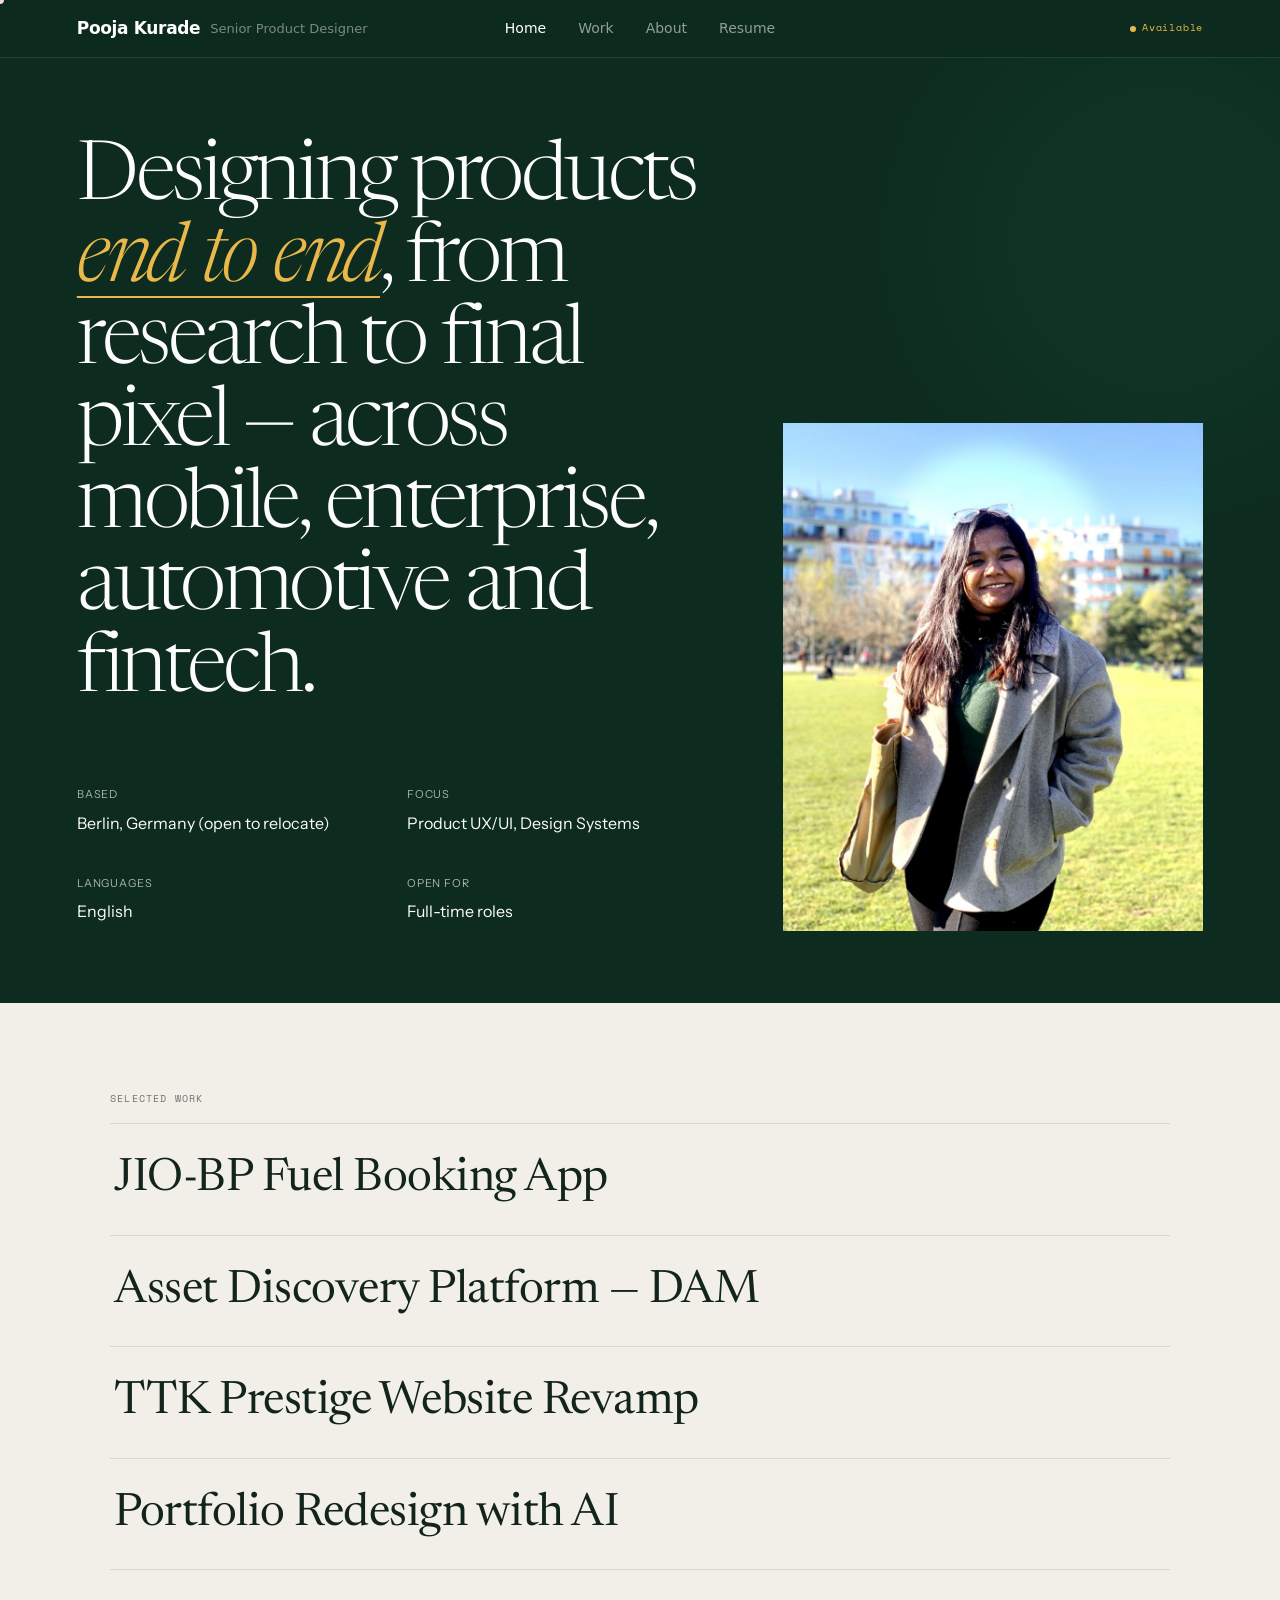
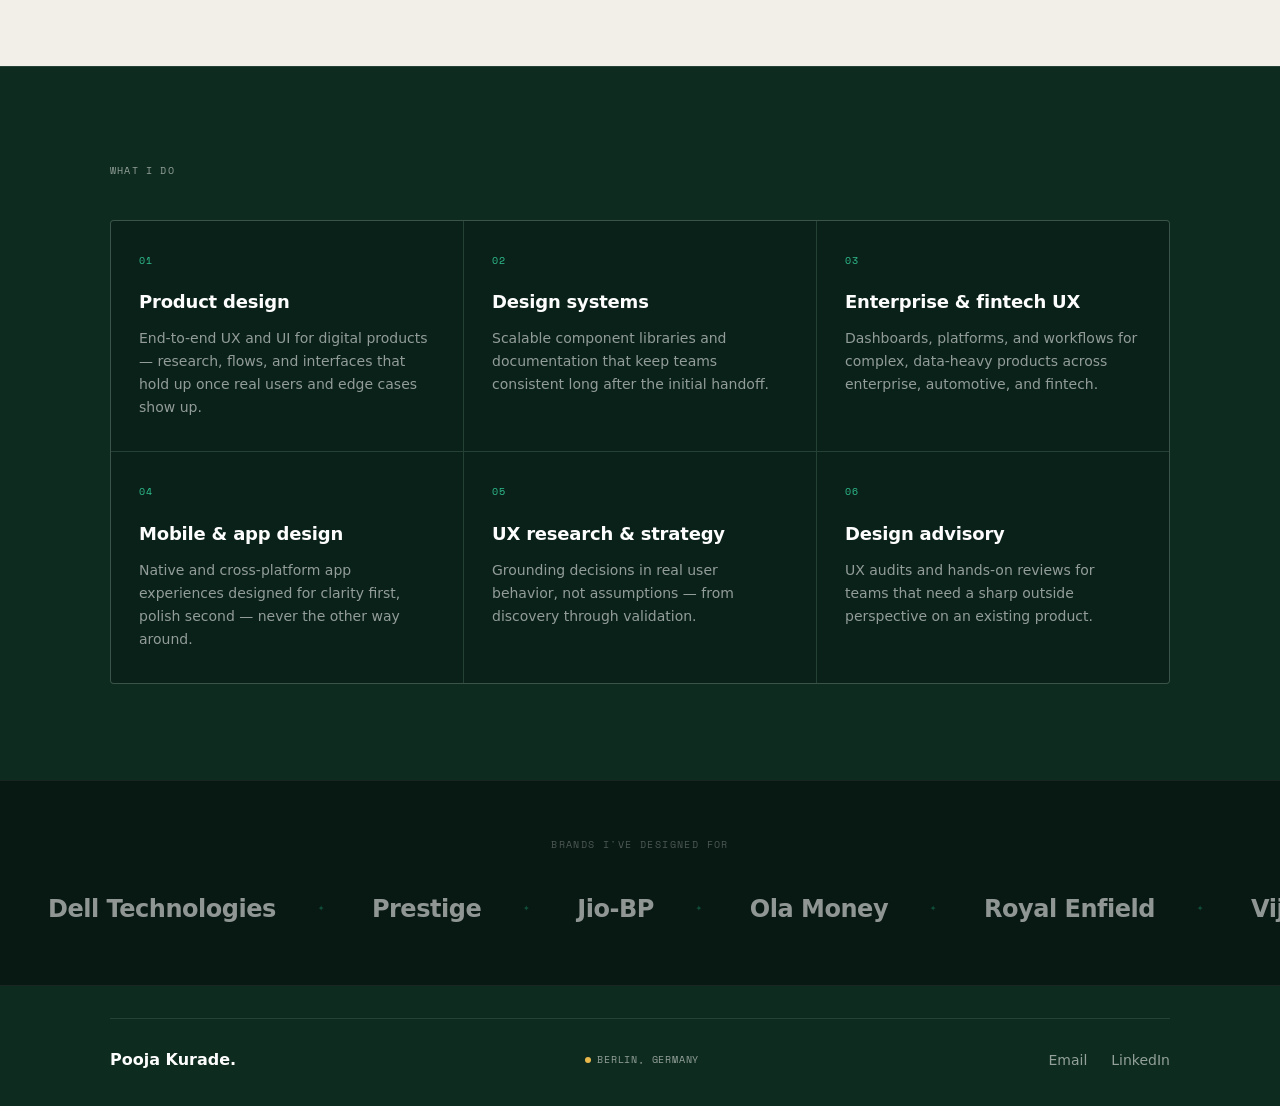
==== commit 212e6dc3: "Brighten About body text and brand marquee for readability" ====
--- a/index.html
+++ b/index.html
@@ -84,7 +84,7 @@
 @media (max-width: 640px) { .nav-role { display: none } }
 .nav-links { display: flex; list-style: none; gap: 32px; align-items: center; justify-self: center }
 .nav-links a { font-size: 14px; font-weight: 500; color: rgba(255,255,255,.55); transition: color .2s }
-.nav-links a:hover { color: #fff }
+.nav-links a:hover, .nav-links a.cur-page { color: #fff }
 .nav-right { display: flex; align-items: center; gap: 22px; justify-self: end }
 .nav-cv {
   display: inline-flex; align-items: center; gap: 6px;
@@ -485,7 +485,7 @@
   padding: 0 48px;
   font-family: var(--ff); font-weight: 600;
   font-size: clamp(18px, 2vw, 24px);
-  color: rgba(255,255,255,.18);
+  color: rgba(255,255,255,.55);
   letter-spacing: -.02em; white-space: nowrap;
   transition: color .3s;
   position: relative;
@@ -558,7 +558,7 @@
 <nav id="nav">
   <a href="index.html" class="nav-logo">Pooja Kurade <span class="nav-role">Senior Product Designer</span></a>
   <ul class="nav-links">
-    <li><a href="index.html">Home</a></li>
+    <li><a href="index.html" class="cur-page">Home</a></li>
     <li><a href="#work">Work</a></li>
     <li><a href="about.html">About</a></li>
     <li><a href="pooja_kurade_resume.pdf" target="_blank" rel="noopener">Resume</a></li>
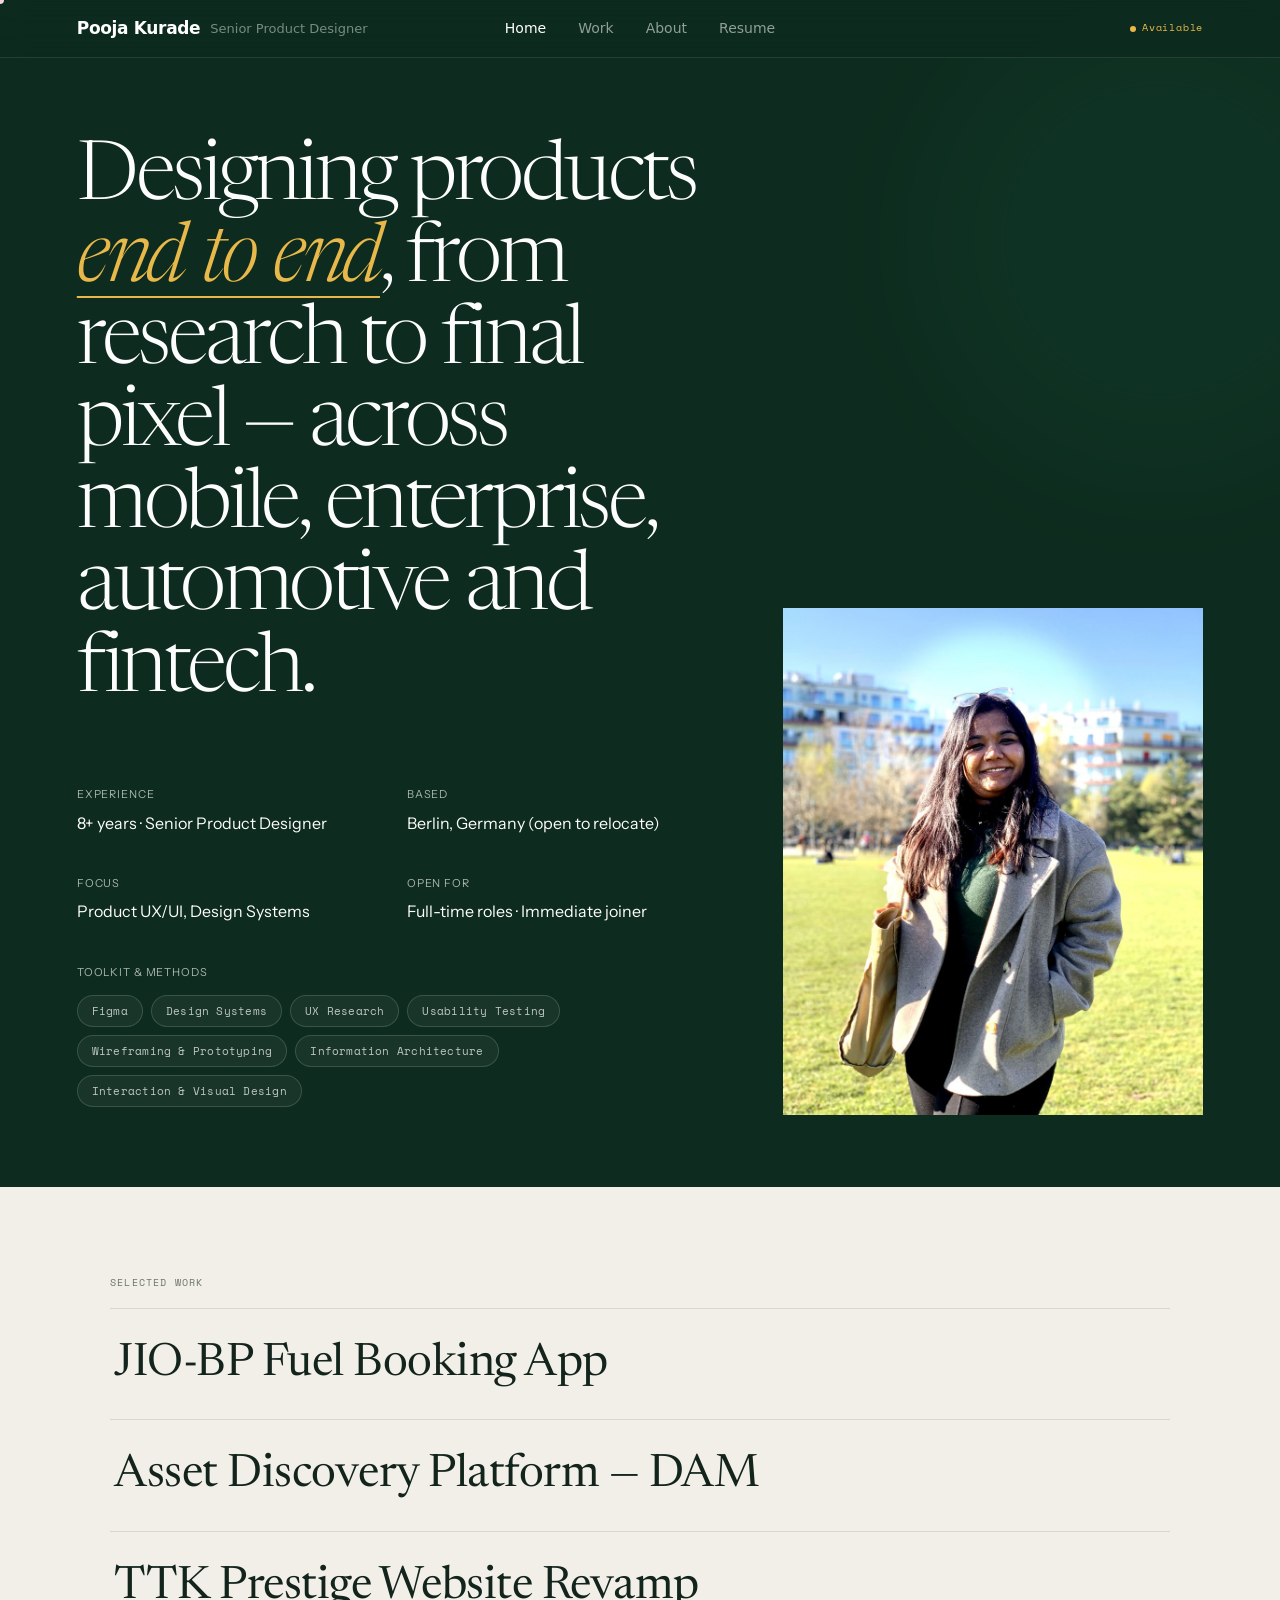
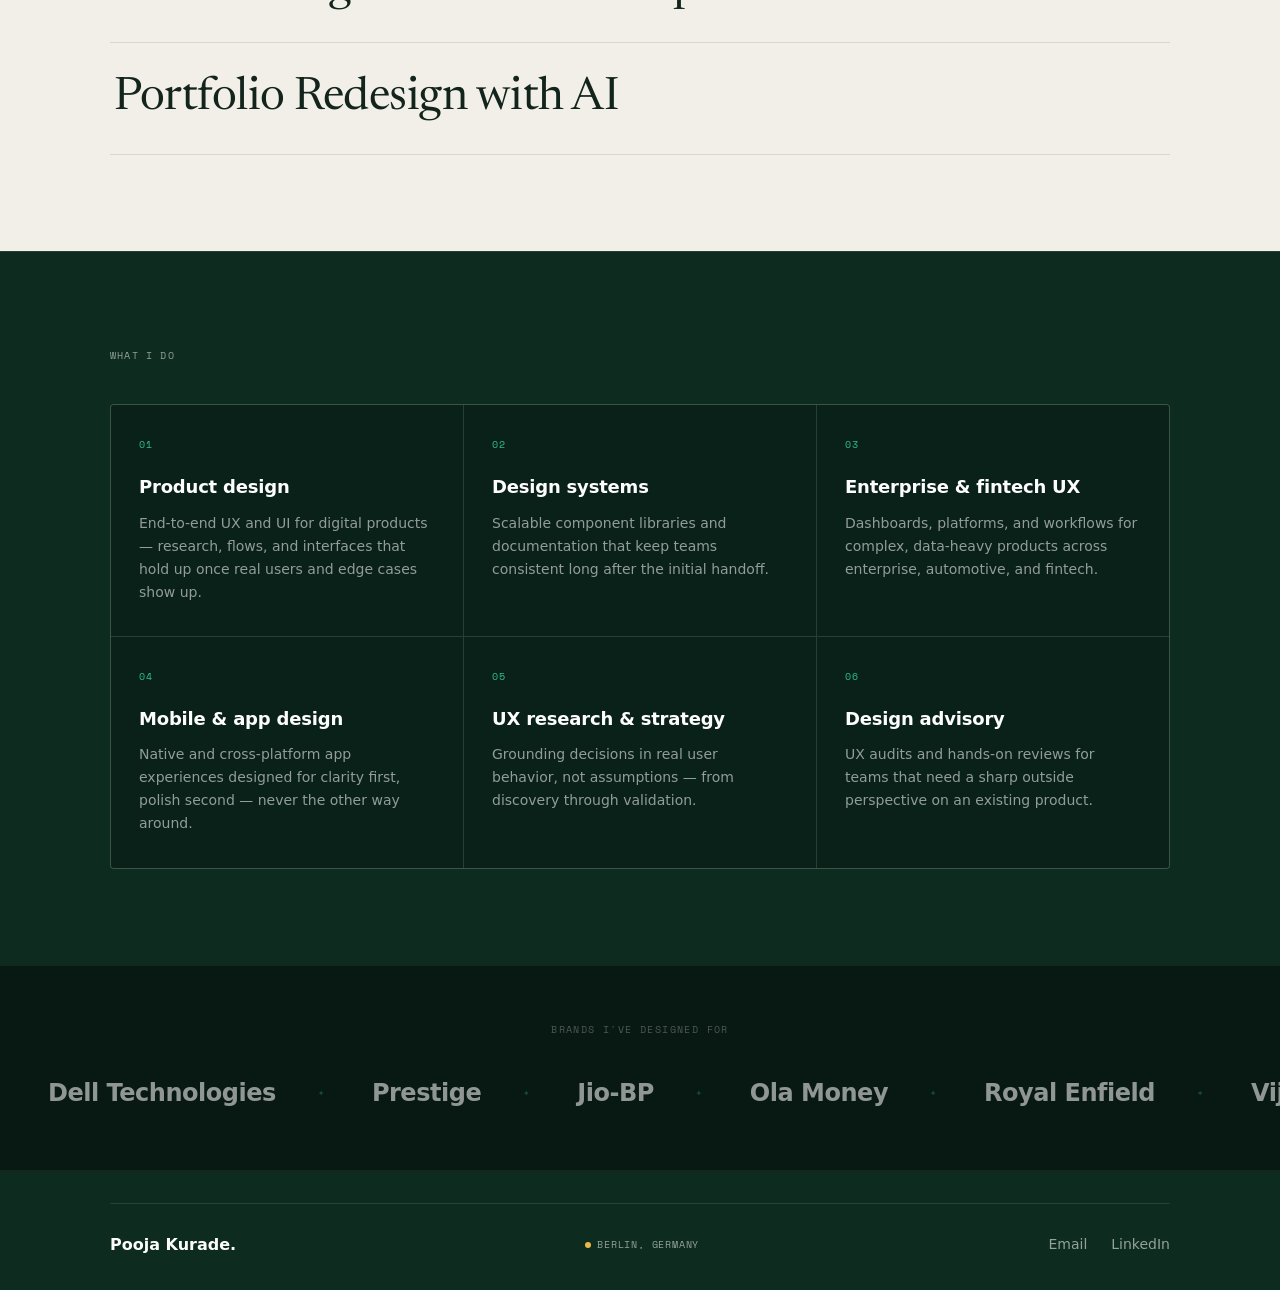
==== commit 2a4acffd: "Add AI-assisted portfolio redesign case study; fix resume link path" ====
--- a/index.html
+++ b/index.html
@@ -252,6 +252,30 @@
   transition: color .2s var(--ease);
 }
 
+/* Toolkit & methods strip */
+.hero-kit {
+  margin-top: 40px;
+  opacity: 0; animation: up .55s var(--ease) .45s forwards;
+}
+.hero-kit-label {
+  display: block;
+  font-size: 11px; letter-spacing: .08em; text-transform: uppercase;
+  color: rgba(255,255,255,.65); margin-bottom: 14px; font-weight: 400;
+  font-family: 'Instrument Sans', var(--ff), sans-serif;
+}
+.hero-kit-tags {
+  list-style: none; display: flex; flex-wrap: wrap; gap: 8px;
+  padding: 0; margin: 0;
+}
+.hero-kit-tags li {
+  font-family: var(--ff-m); font-size: 11px; letter-spacing: .02em;
+  color: rgba(255,255,255,.72);
+  padding: 6px 14px; border-radius: 999px;
+  border: 1px solid rgba(255,255,255,.15); background: rgba(255,255,255,.05);
+  transition: border-color .2s, color .2s;
+}
+.hero-kit-tags li:hover { border-color: var(--teal); color: #fff }
+
 /* Rotating badge */
 .badge-wrap {
   position: absolute; top: 0; right: 0;
@@ -561,7 +585,7 @@
     <li><a href="index.html" class="cur-page">Home</a></li>
     <li><a href="#work">Work</a></li>
     <li><a href="about.html">About</a></li>
-    <li><a href="pooja_kurade_resume.pdf" target="_blank" rel="noopener">Resume</a></li>
+    <li><a href="Pooja_Kurade_Resume.pdf" target="_blank" rel="noopener">Resume</a></li>
   </ul>
   <div class="nav-right">
     <span class="nav-avail"><span class="nav-dot"></span>Available</span>
@@ -585,6 +609,10 @@
 
         <!-- Meta list -->
         <dl class="hero-meta">
+          <div class="hero-meta-item">
+            <dt>Experience</dt>
+            <dd>8+ years · Senior Product Designer</dd>
+          </div>
           <div class="hero-meta-item">
             <dt>Based</dt>
             <dd>Berlin, Germany (open to relocate)</dd>
@@ -594,14 +622,24 @@
             <dd>Product UX/UI, Design Systems</dd>
           </div>
           <div class="hero-meta-item">
-            <dt>Languages</dt>
-            <dd>English</dd>
-          </div>
-          <div class="hero-meta-item">
             <dt>Open for</dt>
-            <dd>Full-time roles</dd>
+            <dd>Full-time roles · Immediate joiner</dd>
           </div>
         </dl>
+
+        <!-- Toolkit & methods strip (recruiter scan) -->
+        <div class="hero-kit">
+          <span class="hero-kit-label">Toolkit &amp; methods</span>
+          <ul class="hero-kit-tags">
+            <li>Figma</li>
+            <li>Design Systems</li>
+            <li>UX Research</li>
+            <li>Usability Testing</li>
+            <li>Wireframing &amp; Prototyping</li>
+            <li>Information Architecture</li>
+            <li>Interaction &amp; Visual Design</li>
+          </ul>
+        </div>
       </div>
 
       <!-- Photo (placeholder — swap with your headshot) -->
@@ -659,7 +697,7 @@
 
       <!-- 04 AI Portfolio -->
       <li class="proj-item rv d4">
-        <a href="#" class="proj-link">
+        <a href="pooja_kurade_casestudy_ai.html" class="proj-link">
           <div class="proj-title">Portfolio Redesign with AI</div>
           <div class="proj-meta">
             <span>Process</span><span class="proj-meta-sep">·</span>
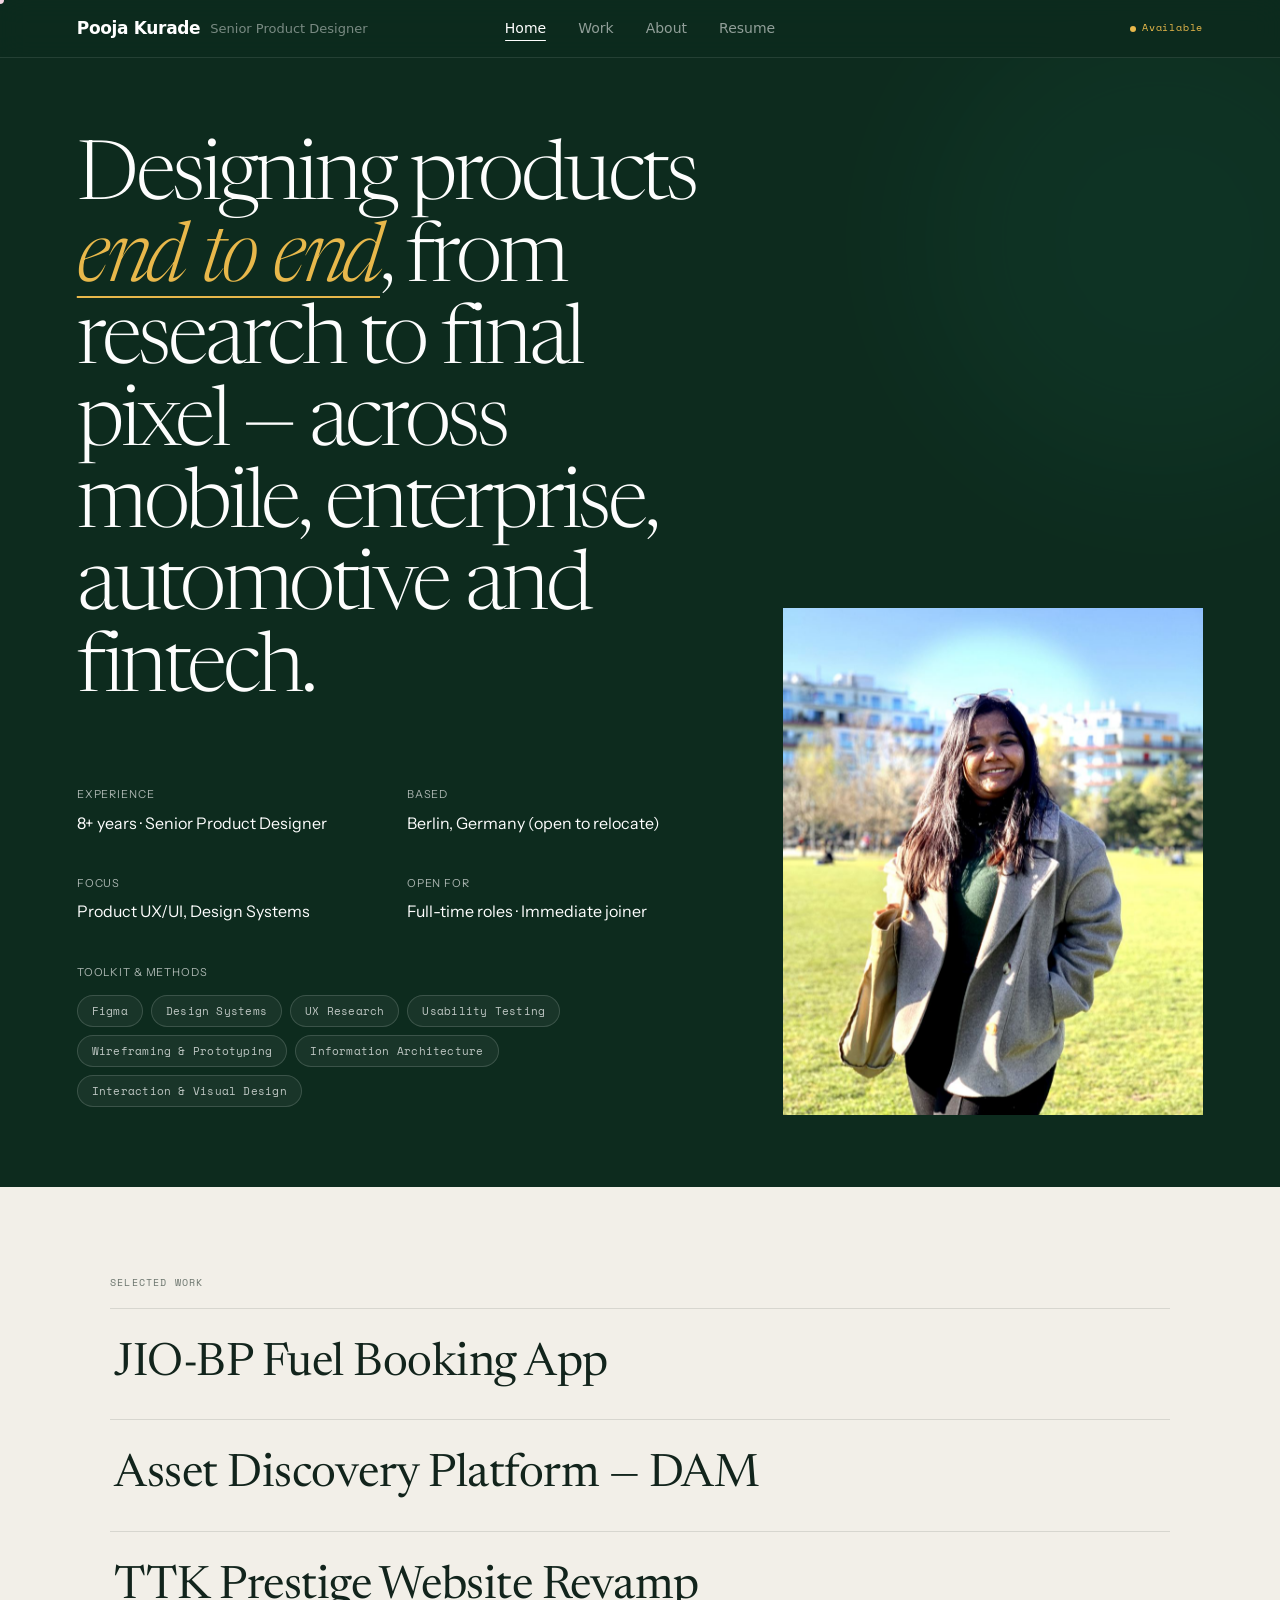
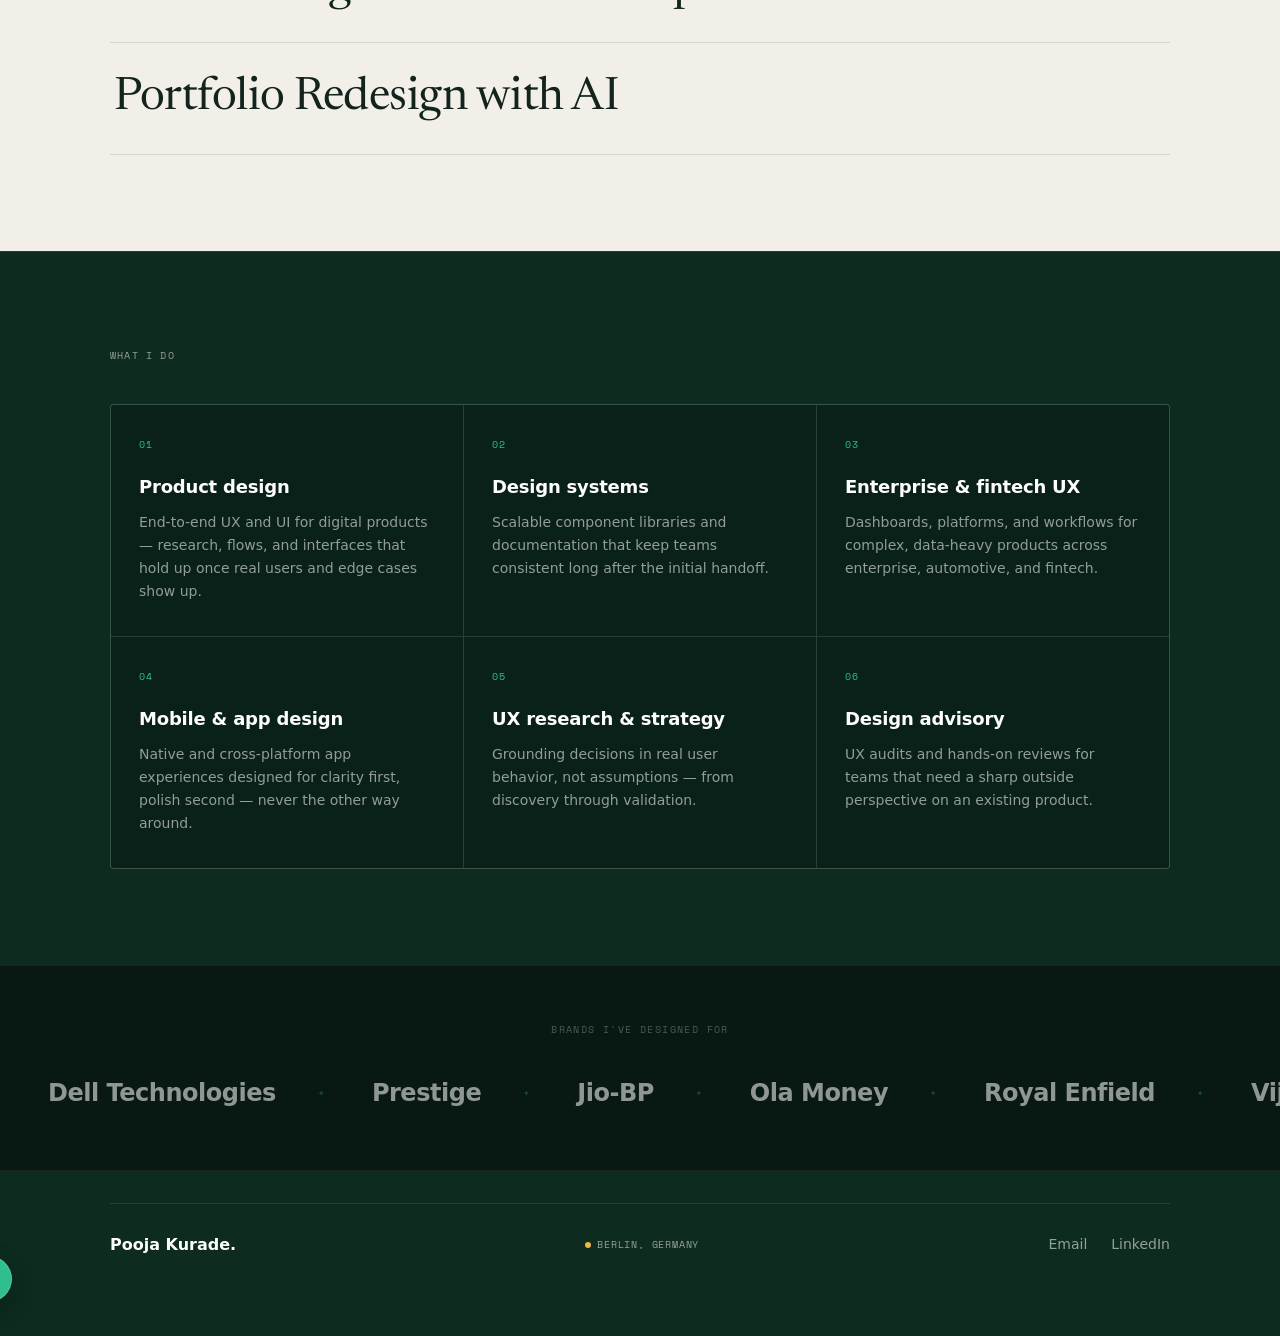
==== commit 721d208a: "About: blend photo edges; nav scroll-spy for Work" ====
--- a/index.html
+++ b/index.html
@@ -565,6 +565,7 @@
   .stat-n { font-size: 36px }
 }
 </style>
+<link rel="stylesheet" href="interactions.css">
 </head>
 <body>
 
@@ -819,6 +820,21 @@
   entries.forEach(e => { if (e.isIntersecting) { e.target.classList.add('in'); obs.unobserve(e.target) } });
 }, { threshold: 0.06 });
 document.querySelectorAll('.rv').forEach(el => obs.observe(el));
+
+// Nav scroll-spy: highlight Home vs Work based on scroll position
+const spyHome = document.querySelector('.nav-links a[href="index.html"]');
+const spyWork = document.querySelector('.nav-links a[href="#work"]');
+const workSection = document.getElementById('work');
+function updateNav() {
+  if (!workSection || !spyHome || !spyWork) return;
+  const trigger = workSection.getBoundingClientRect().top <= window.innerHeight * 0.4;
+  spyWork.classList.toggle('cur-page', trigger);
+  spyHome.classList.toggle('cur-page', !trigger);
+}
+window.addEventListener('scroll', updateNav, { passive: true });
+window.addEventListener('resize', updateNav);
+updateNav();
 </script>
+<script src="interactions.js" defer></script>
 </body>
 </html>
--- a/interactions.css
+++ b/interactions.css
@@ -0,0 +1,164 @@
+/*
+ * interactions.css — Pooja Kurade Portfolio
+ * Additive micro-interaction polish ONLY.
+ * - Uses existing class names and CSS custom properties (--teal, --ease, etc.)
+ * - transform/opacity/box-shadow only → no layout thrash, no reflow
+ * - Does NOT change layout, content, colour scheme, or type
+ * - Fully guarded by prefers-reduced-motion at the bottom
+ * Load LAST (after each page's own <style> and shared.css).
+ */
+
+:root { --mi-ease: var(--ease, cubic-bezier(0.4,0,0.2,1)); }
+
+/* ─────────────────────────────────────────────
+   1 · BUTTONS & CTAs — hover lift + press feedback
+───────────────────────────────────────────── */
+.nav-cv, .profile-cta, .ds-proto-btn, .cs-back, .about-back, .htag, .sk {
+  transition: background .2s var(--mi-ease), color .2s var(--mi-ease),
+              transform .18s var(--mi-ease), box-shadow .2s var(--mi-ease);
+}
+.nav-cv:hover        { box-shadow: 0 6px 18px rgba(0,0,0,.20); }
+.profile-cta:hover   { box-shadow: 0 8px 22px rgba(47,190,142,.28); }
+.ds-proto-btn:hover  { box-shadow: 0 10px 26px rgba(0,0,0,.22); }
+
+/* Quick, subtle press */
+.nav-cv:active, .profile-cta:active, .ds-proto-btn:active { transform: translateY(1px) scale(.985); }
+.cs-back:active, .about-back:active { transform: translateX(-2px); }
+
+/* Chips / skill pills — gentle nudge on hover (they're interactive-feeling) */
+.htag:hover, .sk:hover, .pill:hover { transform: translateY(-1px); }
+
+/* ─────────────────────────────────────────────
+   2 · NAV LINKS — underline-grow
+───────────────────────────────────────────── */
+.nav-links a { position: relative; }
+.nav-links a::after {
+  content: ''; position: absolute; left: 0; right: 0; bottom: -5px;
+  height: 1.5px; background: currentColor; border-radius: 2px;
+  transform: scaleX(0); transform-origin: left center;
+  transition: transform .22s var(--mi-ease);
+}
+.nav-links a:hover::after,
+.nav-links a.cur-page::after { transform: scaleX(1); }
+
+/* ─────────────────────────────────────────────
+   3 · CARDS — subtle lift + soft shadow on hover
+───────────────────────────────────────────── */
+.service-card, .cs-insight-card, .persona-card, .ref-item, .mgr-card,
+.flow-step, .sg-type-block, .vision-col, .outcome-card, .ai-card, .prompt-card {
+  transition: transform .25s var(--mi-ease), box-shadow .25s var(--mi-ease);
+  will-change: transform;
+}
+.service-card:hover, .cs-insight-card:hover, .persona-card:hover, .ref-item:hover,
+.mgr-card:hover, .flow-step:hover, .sg-type-block:hover, .vision-col:hover {
+  transform: translateY(-4px);
+  box-shadow: 0 12px 30px rgba(0,0,0,.09);
+}
+.outcome-card:hover { transform: translateY(-4px); box-shadow: 0 16px 36px rgba(0,0,0,.12); }
+.prompt-card:hover  { transform: translateY(-3px); box-shadow: 0 16px 40px rgba(8,24,18,.28); }
+
+/* ─────────────────────────────────────────────
+   4 · IMAGES — smooth zoom inside their (overflow-hidden) container
+───────────────────────────────────────────── */
+.hero-photo, .profile-photo-col, .about-split-photo,
+.cs-hero-img, .design-screen-card, .fd-viewport, .fd-viewport-feat { overflow: hidden; }
+
+.hero-photo img, .profile-photo-col > img, .about-split-photo img,
+.cs-hero-img img, .design-screen-card img,
+.fd-viewport img, .fd-viewport-feat img {
+  transition: transform .4s var(--mi-ease);
+  will-change: transform;
+}
+.hero-photo:hover img, .profile-photo-col:hover > img, .about-split-photo:hover img,
+.cs-hero-img:hover img, .design-screen-card:hover img,
+.fd-viewport:hover img, .fd-viewport-feat:hover img { transform: scale(1.045); }
+
+/* Project list rows — arrow already animates; add a soft trailing glow */
+.proj-item { transition: background .3s var(--mi-ease); }
+
+/* ─────────────────────────────────────────────
+   5 · STICKY NAV — fade a stronger shadow in on scroll
+───────────────────────────────────────────── */
+nav, #nav { transition: box-shadow .3s var(--mi-ease), background .3s var(--mi-ease); }
+nav.scrolled, #nav.scrolled { box-shadow: 0 6px 26px rgba(0,0,0,.22); }
+
+/* ─────────────────────────────────────────────
+   6 · BACK-TO-TOP button (injected by interactions.js)
+───────────────────────────────────────────── */
+.back-to-top {
+  position: fixed; right: clamp(18px, 3vw, 34px); bottom: clamp(18px, 3vw, 34px);
+  z-index: 300; width: 46px; height: 46px; border-radius: 50%;
+  border: 1px solid rgba(255,255,255,.16);
+  background: var(--teal, #2FBE8E); color: #08110d;
+  display: flex; align-items: center; justify-content: center;
+  cursor: pointer; padding: 0;
+  box-shadow: 0 8px 24px rgba(0,0,0,.24);
+  opacity: 0; transform: translateY(12px) scale(.9); pointer-events: none;
+  transition: opacity .22s var(--mi-ease), transform .22s var(--mi-ease), box-shadow .2s var(--mi-ease);
+}
+.back-to-top svg { width: 18px; height: 18px; stroke: currentColor; fill: none; stroke-width: 2.2; }
+.back-to-top.show { opacity: 1; transform: translateY(0) scale(1); pointer-events: auto; }
+.back-to-top:hover { transform: translateY(-2px) scale(1.05); box-shadow: 0 12px 30px rgba(0,0,0,.30); }
+.back-to-top:active { transform: translateY(0) scale(.96); }
+@media (hover:none) { .back-to-top { width: 44px; height: 44px; } }
+
+/* ─────────────────────────────────────────────
+   7 · TOOLTIP (data-tooltip) — used by back-to-top; opt-in elsewhere
+───────────────────────────────────────────── */
+[data-tooltip] { position: relative; }
+[data-tooltip]::before {
+  content: attr(data-tooltip);
+  position: absolute; bottom: calc(100% + 8px); left: 50%; transform: translateX(-50%) translateY(4px);
+  background: #08110d; color: #fff; font-size: 11px; line-height: 1; white-space: nowrap;
+  font-family: var(--ff-m, monospace); letter-spacing: .04em;
+  padding: 6px 9px; border-radius: 6px;
+  opacity: 0; pointer-events: none;
+  transition: opacity .18s var(--mi-ease), transform .18s var(--mi-ease);
+}
+[data-tooltip]:hover::before { opacity: 1; transform: translateX(-50%) translateY(0); }
+
+/* ─────────────────────────────────────────────
+   8 · FORM interaction states (styles ready for any future contact form —
+       adds nothing visible until a form exists on the page)
+───────────────────────────────────────────── */
+.form-field input, .form-field textarea, .form-field select {
+  transition: border-color .2s var(--mi-ease), box-shadow .2s var(--mi-ease), background .2s var(--mi-ease);
+}
+.form-field input:focus, .form-field textarea:focus, .form-field select:focus {
+  outline: none; border-color: var(--teal, #2FBE8E);
+  box-shadow: 0 0 0 3px rgba(47,190,142,.18);
+}
+.form-field.is-invalid input, .form-field.is-invalid textarea { border-color: #C0492E; box-shadow: 0 0 0 3px rgba(192,73,46,.15); }
+.form-field.is-valid   input, .form-field.is-valid   textarea { border-color: #16A34A; box-shadow: 0 0 0 3px rgba(22,163,74,.15); }
+.form-field .field-msg { font-size: 12px; margin-top: 6px; opacity: 0; transform: translateY(-3px); transition: opacity .2s var(--mi-ease), transform .2s var(--mi-ease); }
+.form-field.is-invalid .field-msg, .form-field.is-valid .field-msg { opacity: 1; transform: none; }
+button.is-loading { position: relative; color: transparent !important; pointer-events: none; }
+button.is-loading::after {
+  content: ''; position: absolute; inset: 0; margin: auto; width: 16px; height: 16px;
+  border: 2px solid rgba(255,255,255,.4); border-top-color: #fff; border-radius: 50%;
+  animation: mi-spin .6s linear infinite;
+}
+button.is-success { background: #16A34A !important; }
+@keyframes mi-spin { to { transform: rotate(360deg); } }
+
+/* ─────────────────────────────────────────────
+   9 · REDUCED MOTION — respect the user's OS setting
+───────────────────────────────────────────── */
+@media (prefers-reduced-motion: reduce) {
+  *, *::before, *::after {
+    transition-duration: .01ms !important;
+    animation-duration: .01ms !important;
+    animation-iteration-count: 1 !important;
+    scroll-behavior: auto !important;
+  }
+  .hero-photo:hover img, .profile-photo-col:hover > img, .about-split-photo:hover img,
+  .cs-hero-img:hover img, .design-screen-card:hover img,
+  .fd-viewport:hover img, .fd-viewport-feat:hover img,
+  .service-card:hover, .cs-insight-card:hover, .persona-card:hover, .ref-item:hover,
+  .mgr-card:hover, .flow-step:hover, .sg-type-block:hover, .vision-col:hover,
+  .outcome-card:hover, .prompt-card:hover, .ai-card:hover,
+  .back-to-top, .back-to-top.show, .back-to-top:hover { transform: none !important; }
+  .nav-links a::after { transition: none !important; }
+  .back-to-top.show { opacity: 1; }
+  button.is-loading::after { animation: none; }
+}
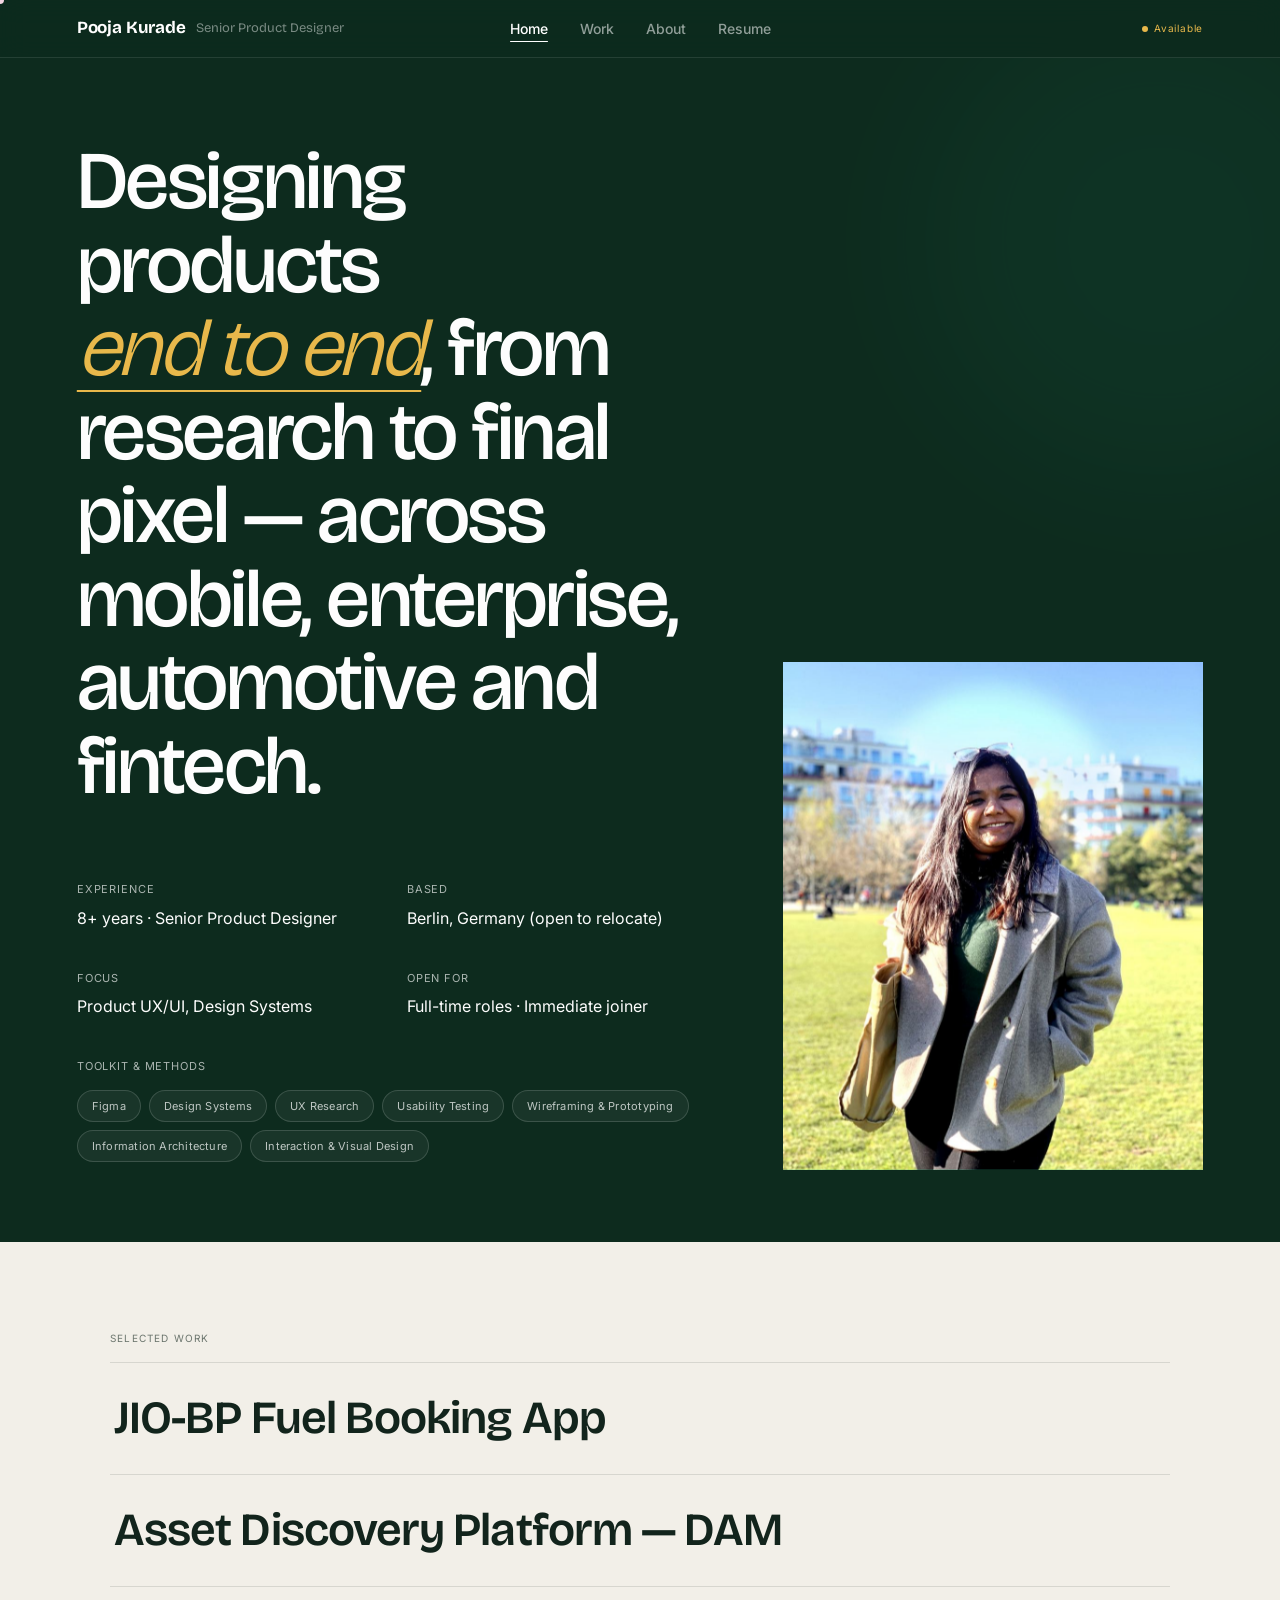
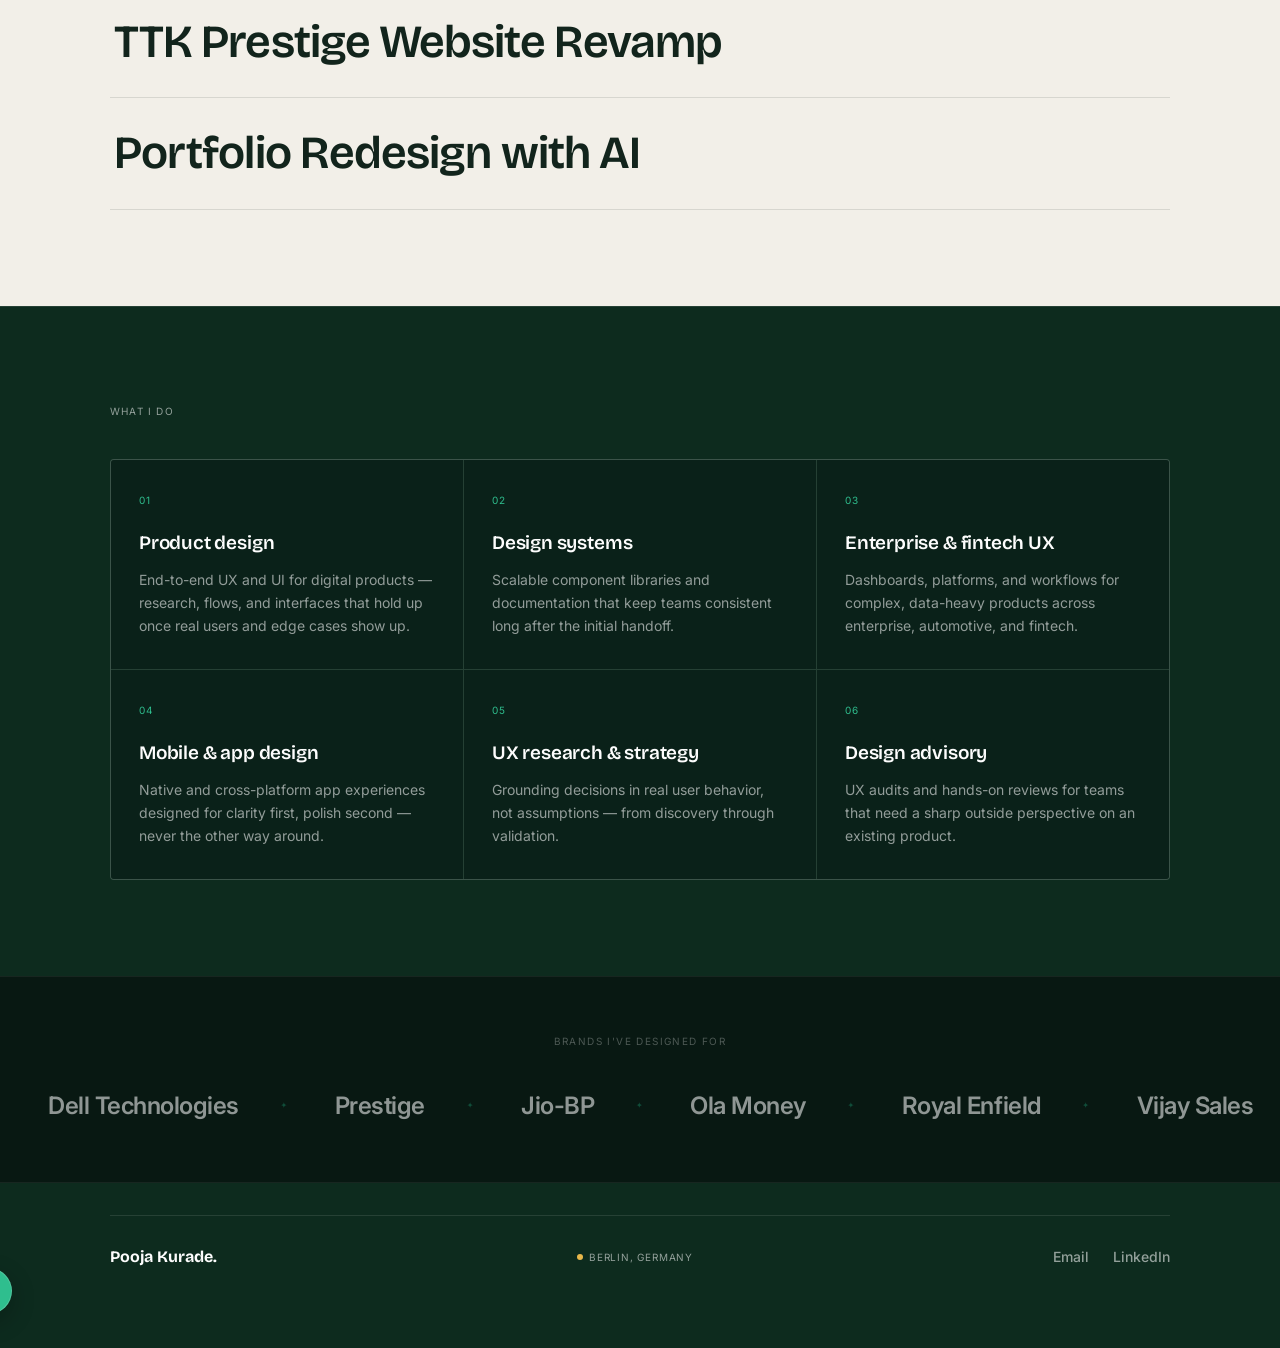
==== commit 599a2ebe: "Implement Bricolage Grotesque + Inter typography system site-wide" ====
--- a/index.html
+++ b/index.html
@@ -9,12 +9,9 @@
 <link rel="icon" type="image/png" sizes="16x16" href="images/favicon-16.png">
 <link rel="apple-touch-icon" sizes="180x180" href="images/favicon-180.png">
 <link rel="icon" href="images/favicon.ico">
-<link href="https://api.fontshare.com/v2/css?f[]=general-sans@400,500,600,700&display=swap" rel="stylesheet">
 <link rel="preconnect" href="https://fonts.googleapis.com">
 <link rel="preconnect" href="https://fonts.gstatic.com" crossorigin>
-<link href="https://fonts.googleapis.com/css2?family=Space+Mono&display=swap" rel="stylesheet">
-<link href="https://fonts.googleapis.com/css2?family=Fraunces:ital,opsz,wght@0,9..144,300;0,9..144,500;1,9..144,400&display=swap" rel="stylesheet">
-<link href="https://fonts.googleapis.com/css2?family=Newsreader:ital,wght@0,300;1,300&family=Instrument+Sans:wght@400;500&display=swap" rel="stylesheet">
+<link href="https://fonts.googleapis.com/css2?family=Bricolage+Grotesque:opsz,wght@12..96,400;12..96,500;12..96,600;12..96,700;12..96,800&family=Inter:wght@400;500;600;700&display=swap" rel="stylesheet">
 <style>
 
 /* ── TOKENS ── */
@@ -38,8 +35,9 @@
   --ink:      #12241C;
   --ink-mid:  rgba(18,36,28,.6);
   --border-l: rgba(18,36,28,.12);
-  --ff:  'Source Sans 3', 'Source Sans Pro', system-ui, sans-serif;
-  --ff-m: 'Space Mono', monospace;
+  --ff:  'Inter', system-ui, sans-serif;
+  --ff-m: 'Inter', system-ui, sans-serif;
+  --ff-display: 'Bricolage Grotesque', 'Inter', system-ui, sans-serif;
   --pad:  clamp(24px, 6vw, 96px);
   --max-w: 1060px;
   --ease: cubic-bezier(0.4,0,0.2,1);
@@ -79,7 +77,7 @@
   backdrop-filter: blur(14px); -webkit-backdrop-filter: blur(14px);
   border-bottom: 1px solid var(--border);
 }
-.nav-logo { font-size: 17px; font-weight: 700; color: #fff; letter-spacing: -.02em; display: flex; align-items: center; gap: 10px; justify-self: start }
+.nav-logo { font-family: var(--ff-display); font-size: 17px; font-weight: 700; color: #fff; letter-spacing: -.01em; display: flex; align-items: center; gap: 10px; justify-self: start }
 .nav-role { font-size: 13px; font-weight: 400; color: rgba(255,255,255,.45); letter-spacing: 0 }
 @media (max-width: 640px) { .nav-role { display: none } }
 .nav-links { display: flex; list-style: none; gap: 32px; align-items: center; justify-self: center }
@@ -88,7 +86,7 @@
 .nav-right { display: flex; align-items: center; gap: 22px; justify-self: end }
 .nav-cv {
   display: inline-flex; align-items: center; gap: 6px;
-  font-family: var(--ff); font-size: 13px; font-weight: 600;
+  font-family: var(--ff-display); font-size: 13px; font-weight: 600;
   color: #fff; background: #0F6E56;
   padding: 8px 18px; border-radius: 999px;
   transition: background .2s, transform .15s;
@@ -149,10 +147,10 @@
 }
 .hero-headline .it { font-style: italic; color: var(--teal) }
 .hero-headline-plain {
-  font-family: 'Newsreader', serif;
+  font-family: var(--ff-display);
   font-size: clamp(30px, 6.4vw, 86px);
-  font-weight: 300; line-height: 1;
-  letter-spacing: -.04em; color: #fdfdfd;
+  font-weight: 500; line-height: 1.02;
+  letter-spacing: -.03em; color: #fdfdfd;
   max-width: 22ch;
 }
 @media (min-width: 768px) {
@@ -161,8 +159,8 @@
 .hero-lead { display: inline; font-weight: 300 }
 .hero-desc {
   display: inline;
-  font-family: 'Newsreader', serif;
-  font-weight: 300; color: #fdfdfd;
+  font-family: var(--ff-display);
+  font-weight: 400; color: #fdfdfd;
 }
 .hero-hl {
   font-style: italic; font-weight: 300;
@@ -242,7 +240,7 @@
 @media (max-width: 560px) {
   .hero-meta { grid-template-columns: 1fr 1fr; gap: 24px 32px }
 }
-.hero-meta-item { font-family: 'Instrument Sans', var(--ff), sans-serif }
+.hero-meta-item { font-family: var(--ff) }
 .hero-meta-item dt {
   font-size: 11px; letter-spacing: .08em; text-transform: uppercase;
   color: rgba(255,255,255,.65); margin-bottom: 8px; font-weight: 400;
@@ -261,7 +259,7 @@
   display: block;
   font-size: 11px; letter-spacing: .08em; text-transform: uppercase;
   color: rgba(255,255,255,.65); margin-bottom: 14px; font-weight: 400;
-  font-family: 'Instrument Sans', var(--ff), sans-serif;
+  font-family: var(--ff);
 }
 .hero-kit-tags {
   list-style: none; display: flex; flex-wrap: wrap; gap: 8px;
@@ -341,9 +339,9 @@
 .proj-item:hover .proj-link { padding-left: 14px }
 
 .proj-title {
-  font-family: 'Newsreader', serif;
-  font-size: clamp(26px, 4vw, 46px); font-weight: 400;
-  color: var(--ink); letter-spacing: -.5px; line-height: 1.1;
+  font-family: var(--ff-display);
+  font-size: clamp(26px, 4vw, 46px); font-weight: 600;
+  color: var(--ink); letter-spacing: -.02em; line-height: 1.1;
   transition: color .3s var(--ease);
 }
 .proj-item:hover .proj-title { color: #0F6E56 }
@@ -396,8 +394,9 @@
   letter-spacing: .06em; margin-bottom: 18px; display: block;
 }
 .service-title {
-  font-size: 18px; font-weight: 600; color: var(--white);
-  letter-spacing: -.2px; margin-bottom: 10px;
+  font-family: var(--ff-display);
+  font-size: 19px; font-weight: 600; color: var(--white);
+  letter-spacing: -.01em; margin-bottom: 10px;
 }
 .service-desc {
   font-size: 14px; line-height: 1.65; color: var(--mid);
@@ -440,8 +439,9 @@
   text-transform: uppercase; color: var(--teal); margin-bottom: 18px; display: block;
 }
 .profile-name {
+  font-family: var(--ff-display);
   font-size: clamp(36px, 4.5vw, 56px); font-weight: 700;
-  color: var(--white); letter-spacing: -1.5px; line-height: 1.02;
+  color: var(--white); letter-spacing: -.02em; line-height: 1.02;
   margin-bottom: 6px;
 }
 .profile-role {
@@ -460,7 +460,7 @@
   display: flex; gap: 32px; margin: 28px 0 28px;
   flex-wrap: wrap;
 }
-.stat-n { font-size: 40px; font-weight: 700; color: var(--teal); line-height: 1; letter-spacing: -1.5px }
+.stat-n { font-family: var(--ff-display); font-size: 40px; font-weight: 700; color: var(--teal); line-height: 1; letter-spacing: -.02em }
 .stat-n em { color: var(--teal); font-style: normal }
 .stat-l { font-size: 12px; color: var(--mid); margin-top: 3px }
 .profile-skills { display: flex; flex-wrap: wrap; gap: 7px; margin-bottom: 28px }
@@ -471,6 +471,7 @@
 }
 .profile-cta {
   display: inline-flex; align-items: center; gap: 8px;
+  font-family: var(--ff-display);
   font-size: 14px; font-weight: 600; color: var(--dark);
   background: var(--teal); padding: 12px 28px; border-radius: 999px;
   transition: background .2s, transform .2s; cursor: none; width: fit-content;
@@ -529,7 +530,7 @@
   flex-wrap: wrap; gap: 14px;
   border-top: 1px solid var(--border); padding-top: 28px;
 }
-.ft-logo { font-size: 16px; font-weight: 700; color: var(--white) }
+.ft-logo { font-family: var(--ff-display); font-size: 16px; font-weight: 700; color: var(--white) }
 .ft-loc {
   font-family: var(--ff-m); font-size: 10px; letter-spacing: .08em;
   text-transform: uppercase; color: var(--mid);
